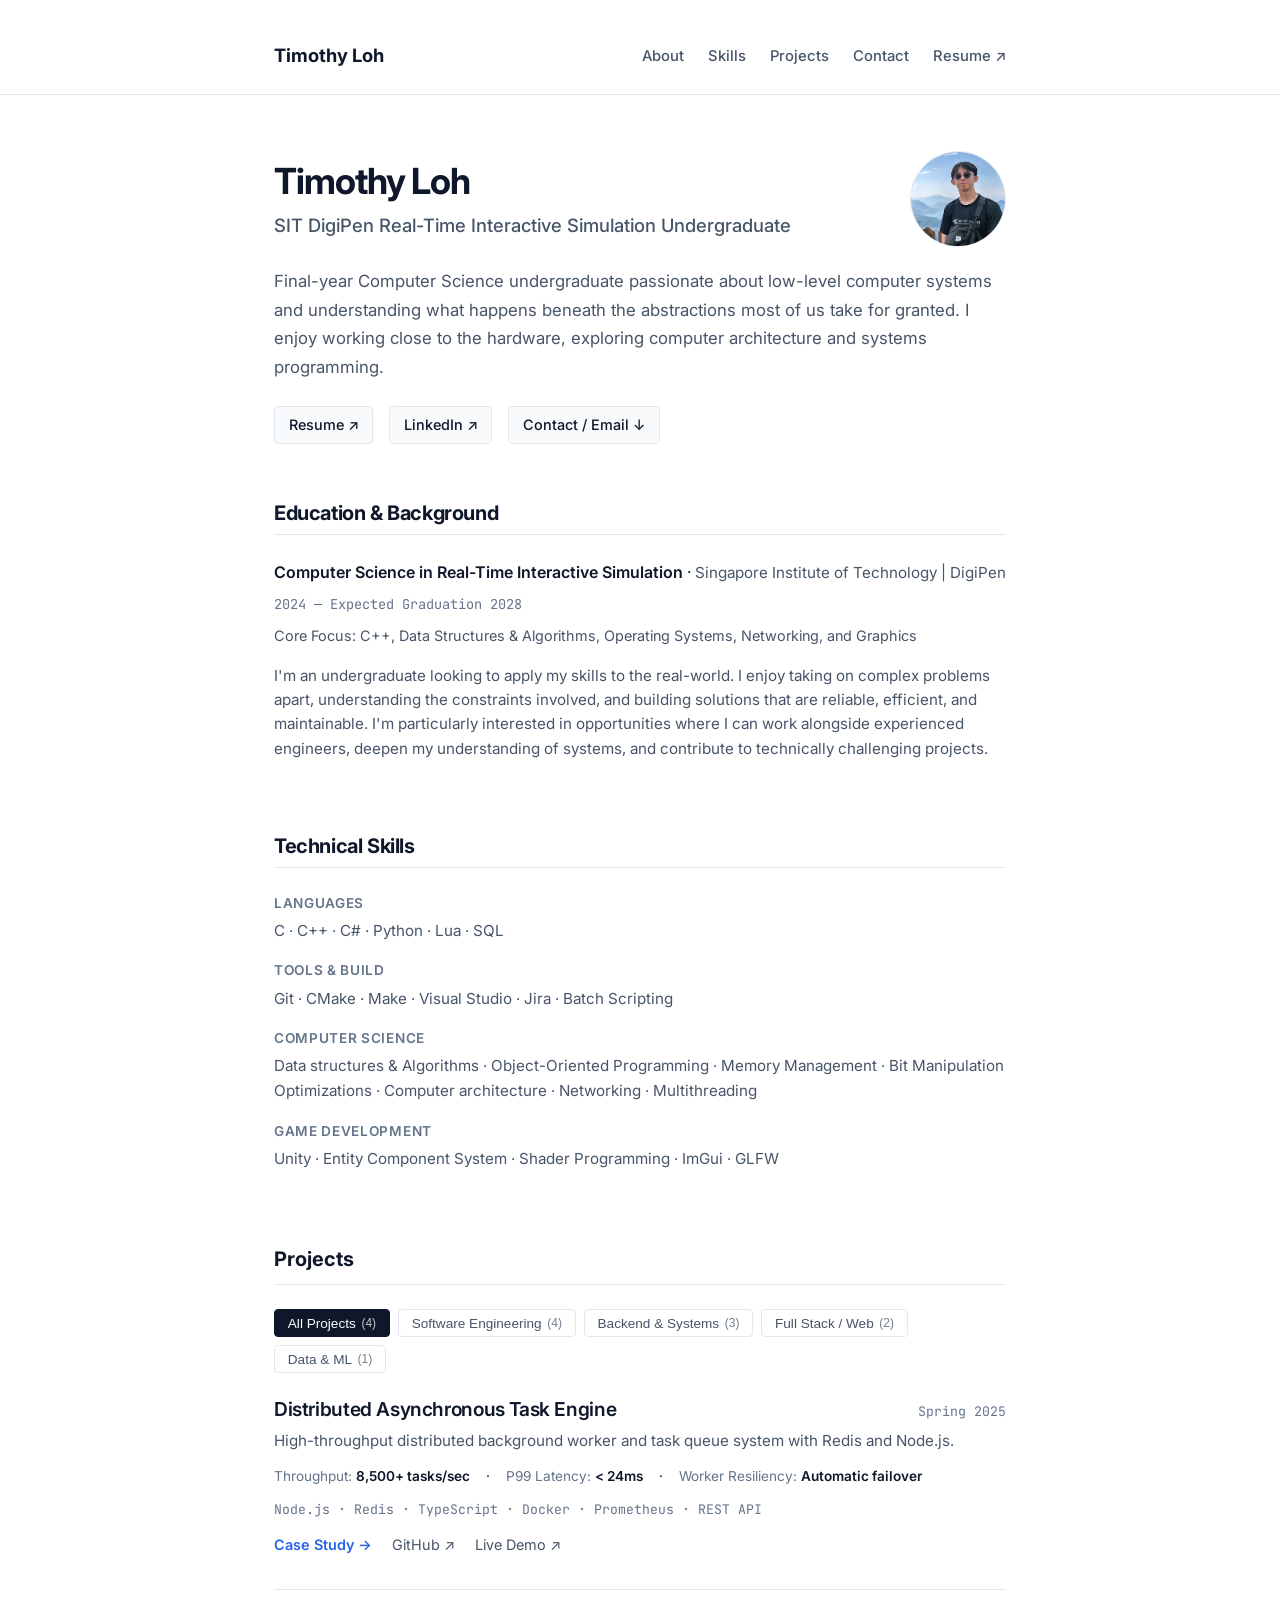
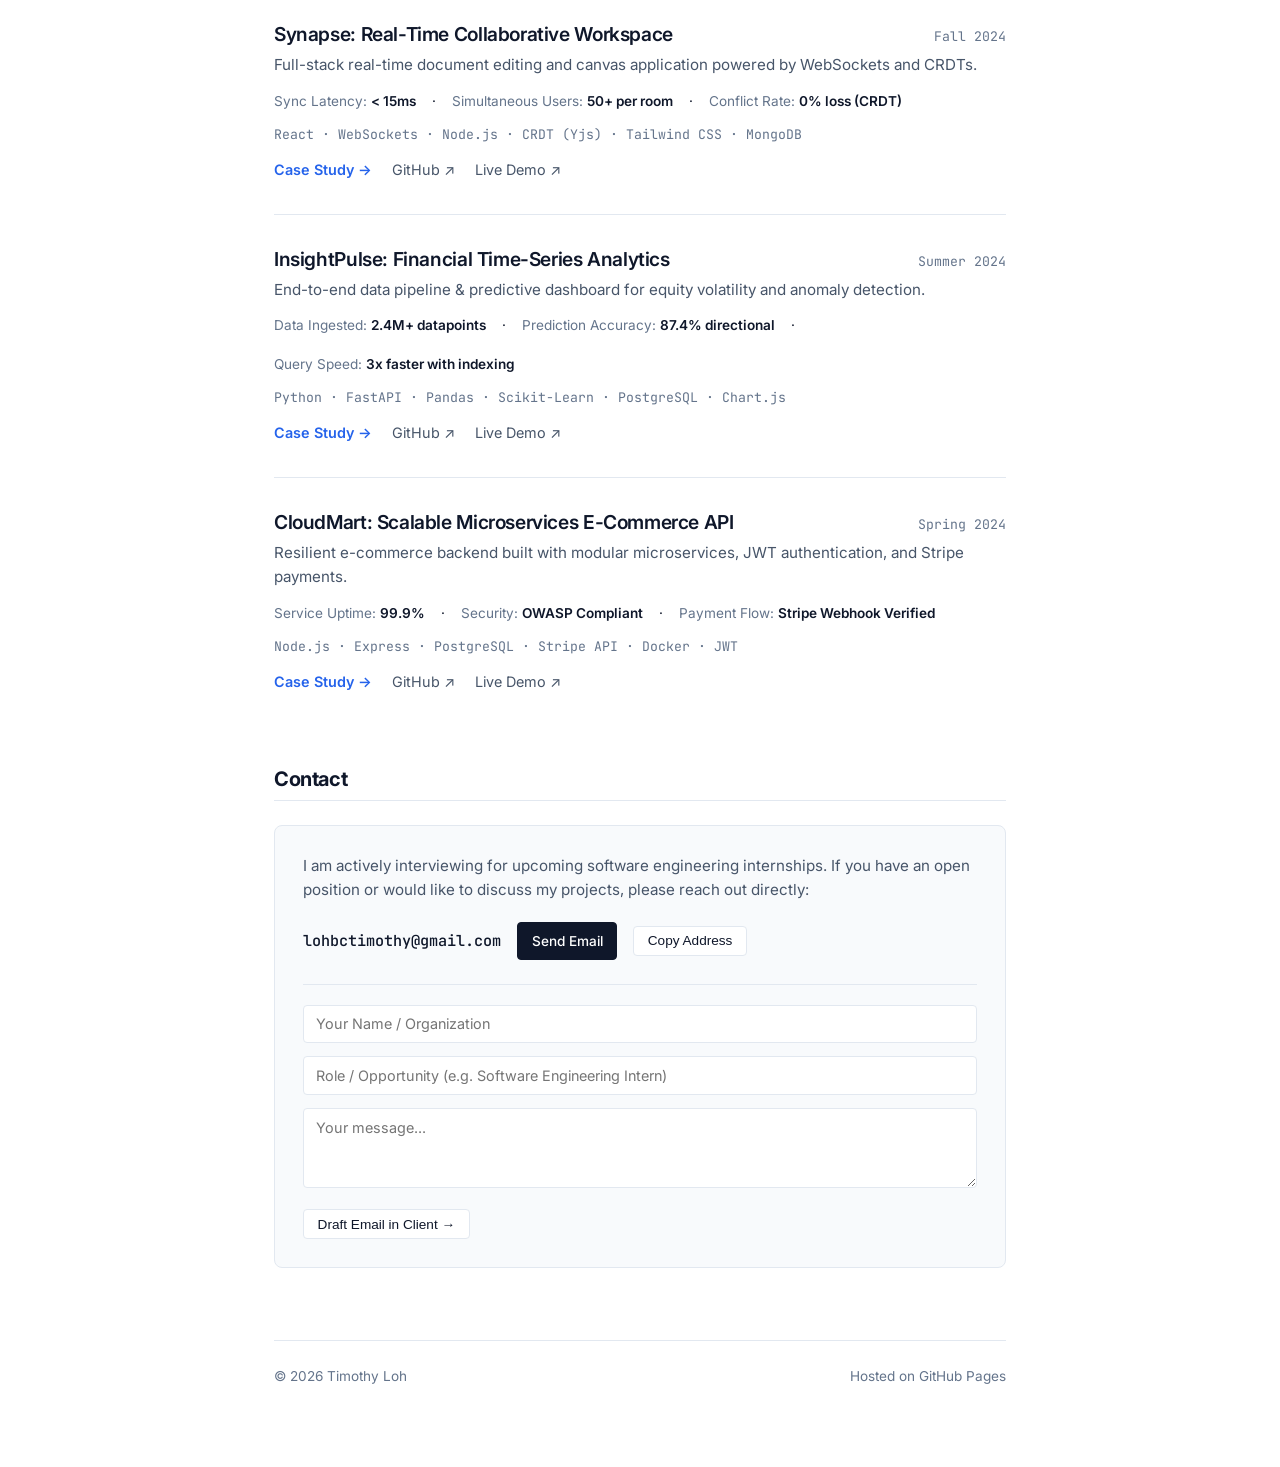
==== index.html @ 1ca8cc40 "added profile pic" ====
<!DOCTYPE html>
<html lang="en">
<head>
  <meta charset="UTF-8">
  <meta name="viewport" content="width=device-width, initial-scale=1.0">
  <meta name="description" content="Timothy Loh - Computer Science Undergraduate seeking Software Engineering Internships.">
  <title>Timothy Loh | Portfolio</title>

  <!-- Google Fonts: Clean Inter & JetBrains Mono -->
  <link rel="preconnect" href="https://fonts.googleapis.com">
  <link rel="preconnect" href="https://fonts.gstatic.com" crossorigin>
  <link href="https://fonts.googleapis.com/css2?family=Inter:wght@400;500;600;700&family=JetBrains+Mono:wght@400;500&display=swap" rel="stylesheet">

  <!-- Minimalist Stylesheet -->
  <link rel="stylesheet" href="css/style.css">
</head>
<body>

  <!-- Top Navigation -->
  <header class="header">
    <div class="container nav-row">
      <a href="#intro" class="brand-name">Timothy Loh</a>
      <nav>
        <ul class="nav-links">
          <li><a href="#about">About</a></li>
          <li><a href="#skills">Skills</a></li>
          <li><a href="#projects">Projects</a></li>
          <li><a href="#contact">Contact</a></li>
          <li><a id="nav-resume-link" href="./assets/Resume_Loh_Boon_Cheong_Timothy.pdf" target="_blank" rel="noopener noreferrer">Resume ↗</a></li>
        </ul>
      </nav>
    </div>
  </header>

  <main class="container">
    <!-- Intro / Hero Section -->
    <section id="intro" class="hero">
      <div class="hero-header-row">
        <div class="hero-text-col">
          <h1 class="hero-name" id="hero-name">Timothy Loh</h1>
          <p class="hero-role" id="hero-role">Final-Year Computer Science Undergraduate</p>
        </div>
        <div class="hero-photo-wrapper">
          <div class="hero-photo-container" id="hero-photo-box">
            <img id="hero-photo-img" src="./assets/profile.jpg" alt="Timothy Loh" class="hero-photo-img" onerror="this.parentElement.classList.add('placeholder-active');">
            <div class="hero-photo-placeholder" id="hero-photo-placeholder">
              <svg width="32" height="32" viewBox="0 0 24 24" fill="none" stroke="currentColor" stroke-width="1.5"><path d="M19 21v-2a4 4 0 0 0-4-4H9a4 4 0 0 0-4 4v2"/><circle cx="12" cy="7" r="4"/></svg>
              <span>Add Photo</span>
            </div>
          </div>
        </div>
      </div>
      
      <p class="hero-bio" id="hero-tagline">
        I’m passionate about low-level computer systems and understanding what happens beneath the abstractions we normally take for granted. I enjoy working close to the hardware, exploring computer architecture, systems programming.
      </p>

      <div class="hero-links">
        <a id="hero-resume-link" href="./assets/Resume_Loh_Boon_Cheong_Timothy.pdf" target="_blank" rel="noopener noreferrer" class="link-pill">
          Resume ↗
        </a>
        <!-- <a id="hero-github-link" href="https://github.com/Timothy-Loh-bc" target="_blank" rel="noopener noreferrer" class="link-pill"> -->
          <!-- GitHub ↗ -->
        <!-- </a> -->
        <a id="hero-linkedin-link" href="https://www.linkedin.com/in/timothyloh2001/" target="_blank" rel="noopener noreferrer" class="link-pill">
          LinkedIn ↗
        </a>
        <a href="#contact" class="link-pill">
          Contact / Email ↓
        </a>
      </div>
    </section>

    <!-- About & Education Section -->
    <section id="about">
      <h2 class="section-title">Education & Background</h2>
      
      <div class="education-item">
        <div>
          <span class="degree-title" id="edu-degree">Computer Science in Real-Time Interactive Simulation</span> &middot; 
          <span class="degree-institution" id="edu-institution">Undergraduate Program</span>
        </div>
        <span class="degree-year" id="edu-period">Expected 2026</span>
      </div>
      
      <p class="degree-coursework" id="edu-focus">
        Core Focus: Distributed Systems, Web Architecture, Algorithms & Data Structures, Database Systems
      </p>

      <div id="bio-container" style="margin-top: 1rem;">
        <!-- Populated dynamically from config.js -->
      </div>
    </section>

    <!-- Skills Section -->
    <section id="skills">
      <h2 class="section-title">Technical Skills</h2>
      <div class="skills-grid" id="skills-container">
        <!-- Populated dynamically from config.js -->
      </div>
    </section>

    <!-- Modular Projects Showcase -->
    <section id="projects">
      <div class="projects-header-wrapper">
        <div class="section-title">
          <span>Projects</span>
          <span style="font-size: 0.85rem; font-weight: normal; color: var(--text-muted);" id="projects-count-label"></span>
        </div>
        
        <!-- Role filter tabs -->
        <div class="filter-tabs" id="filter-pills-container">
          <!-- Populated dynamically -->
        </div>

        <div class="role-notice-bar" id="active-role-notice">
          <span id="role-notice-text">Showing role-specific projects</span>
          <button id="clear-role-btn" style="margin-left: 0.5rem; background: none; border: none; color: var(--accent-link); cursor: pointer; text-decoration: underline; font-size: 0.85rem;">Show all</button>
        </div>
      </div>

      <!-- Project List -->
      <div class="project-list" id="projects-grid">
        <!-- Populated dynamically by main.js -->
      </div>
    </section>

    <!-- Contact Section -->
    <section id="contact">
      <h2 class="section-title">Contact</h2>
      
      <div class="contact-section-inner">
        <p class="contact-text">
          I am actively interviewing for upcoming software engineering internships. If you have an open position or would like to discuss my projects, please reach out directly:
        </p>

        <div class="contact-row">
          <span class="direct-email" id="contact-email-display">timothyloh.dev@gmail.com</span>
          <a id="contact-email-link" href="mailto:timothyloh.dev@gmail.com" class="btn-simple btn-primary-simple">
            Send Email
          </a>
          <button id="copy-email-btn" class="btn-simple">
            Copy Address
          </button>
        </div>

        <!-- Minimal quick email composer -->
        <form id="quick-contact-form" class="quick-form">
          <div class="form-group-simple">
            <input type="text" id="sender-name" class="input-simple" placeholder="Your Name / Organization" required>
          </div>
          <div class="form-group-simple">
            <input type="text" id="sender-role-type" class="input-simple" placeholder="Role / Opportunity (e.g. Software Engineering Intern)" required>
          </div>
          <div class="form-group-simple">
            <textarea id="sender-message" class="textarea-simple" placeholder="Your message..." required></textarea>
          </div>
          <button type="submit" class="btn-simple">
            Draft Email in Client &rarr;
          </button>
        </form>
      </div>
    </section>

    <!-- Minimal Footer -->
    <footer class="footer">
      <div>&copy; <span id="copyright-year">2026</span> <span id="footer-author-name">Timothy Loh</span></div>
      <div>Hosted on GitHub Pages</div>
    </footer>
  </main>

  <div id="toast" class="toast">Copied to clipboard</div>

  <!-- Scripts -->
  <script src="js/config.js"></script>
  <script src="js/projects-data.js"></script>
  <script src="js/main.js"></script>
</body>
</html>
---- css/style.css ----
/* ==========================================================================
   Timothy Loh - Portfolio Stylesheet
   Minimalist, Editorial, Distraction-Free Developer Design
   ========================================================================== */

:root {
  /* Clean Light Theme by Default */
  --bg-primary: #ffffff;
  --bg-secondary: #f8fafc;
  --bg-card: #ffffff;
  --bg-card-hover: #f1f5f9;
  --border-color: #e2e8f0;
  --border-subtle: #f1f5f9;

  --text-primary: #0f172a;
  --text-secondary: #475569;
  --text-muted: #64748b;

  --accent: #0f172a;
  --accent-link: #2563eb;
  --accent-link-hover: #1d4ed8;

  --font-sans: 'Inter', -apple-system, BlinkMacSystemFont, 'Segoe UI', Roboto, Helvetica, Arial, sans-serif;
  --font-mono: 'JetBrains Mono', 'Fira Code', 'Courier New', monospace;

  --max-width: 780px; /* Constrained column for optimal readability & focus */
  --radius-sm: 4px;
  --radius-md: 8px;
  --radius-lg: 12px;
}

@media (prefers-color-scheme: dark) {
  :root {
    --bg-primary: #09090b;
    --bg-secondary: #121215;
    --bg-card: #09090b;
    --bg-card-hover: #18181b;
    --border-color: #27272a;
    --border-subtle: #1c1c20;

    --text-primary: #f4f4f5;
    --text-secondary: #a1a1aa;
    --text-muted: #71717a;

    --accent: #f4f4f5;
    --accent-link: #60a5fa;
    --accent-link-hover: #93c5fd;
  }
}

*, *::before, *::after {
  box-sizing: border-box;
  margin: 0;
  padding: 0;
}

html {
  scroll-behavior: smooth;
  font-size: 16px;
}

body {
  background-color: var(--bg-primary);
  color: var(--text-primary);
  font-family: var(--font-sans);
  line-height: 1.65;
  -webkit-font-smoothing: antialiased;
  padding-bottom: 5rem;
}

.container {
  width: 100%;
  max-width: var(--max-width);
  margin-left: auto;
  margin-right: auto;
  padding-left: 1.5rem;
  padding-right: 1.5rem;
}

/* Typography */
h1, h2, h3, h4 {
  color: var(--text-primary);
  font-weight: 600;
  letter-spacing: -0.02em;
  line-height: 1.3;
}

p {
  color: var(--text-secondary);
}

a {
  color: var(--accent-link);
  text-decoration: none;
  transition: color 0.15s ease;
}

a:hover {
  color: var(--accent-link-hover);
  text-decoration: underline;
}

/* Header & Minimal Nav */
.header {
  padding: 2.5rem 0 1.5rem 0;
  border-bottom: 1px solid var(--border-color);
  margin-bottom: 3.5rem;
}

.nav-row {
  display: flex;
  align-items: center;
  justify-content: space-between;
}

.brand-name {
  font-size: 1.15rem;
  font-weight: 700;
  color: var(--text-primary);
  text-decoration: none;
}

.brand-name:hover {
  text-decoration: none;
}

.nav-links {
  display: flex;
  gap: 1.5rem;
  list-style: none;
}

.nav-links a {
  color: var(--text-secondary);
  font-size: 0.925rem;
  font-weight: 500;
}

.nav-links a:hover {
  color: var(--text-primary);
  text-decoration: none;
}

/* Sections */
section {
  margin-bottom: 4.5rem;
}

.section-title {
  font-size: 1.25rem;
  font-weight: 700;
  color: var(--text-primary);
  margin-bottom: 1.5rem;
  padding-bottom: 0.5rem;
  border-bottom: 1px solid var(--border-color);
  display: flex;
  align-items: center;
  justify-content: space-between;
}

/* Hero / Introduction */
.hero {
  margin-bottom: 3.5rem;
}

.hero-header-row {
  display: flex;
  justify-content: space-between;
  align-items: center;
  gap: 1.5rem;
  margin-bottom: 1.25rem;
}

.hero-text-col {
  flex: 1;
}

.hero-photo-wrapper {
  flex-shrink: 0;
}

.hero-photo-container {
  width: 96px;
  height: 96px;
  border-radius: 50%;
  border: 1px solid var(--border-color);
  background: var(--bg-secondary);
  overflow: hidden;
  position: relative;
  display: flex;
  align-items: center;
  justify-content: center;
}

.hero-photo-img {
  width: 100%;
  height: 100%;
  object-fit: cover;
  display: block;
}

.hero-photo-placeholder {
  display: none;
  flex-direction: column;
  align-items: center;
  justify-content: center;
  color: var(--text-muted);
  font-size: 0.68rem;
  gap: 0.2rem;
  width: 100%;
  height: 100%;
}

.hero-photo-container.placeholder-active .hero-photo-img {
  display: none;
}

.hero-photo-container.placeholder-active .hero-photo-placeholder {
  display: flex;
}

.hero-name {
  font-size: 2.25rem;
  font-weight: 700;
  letter-spacing: -0.03em;
  margin-bottom: 0.35rem;
}

.hero-role {
  font-size: 1.15rem;
  color: var(--text-secondary);
  font-weight: 500;
}

.hero-bio {
  font-size: 1.05rem;
  line-height: 1.7;
  color: var(--text-secondary);
  margin-bottom: 1.5rem;
}

.hero-links {
  display: flex;
  flex-wrap: wrap;
  gap: 1rem;
  align-items: center;
}

.link-pill {
  display: inline-flex;
  align-items: center;
  gap: 0.4rem;
  font-size: 0.9rem;
  font-weight: 500;
  color: var(--text-primary);
  padding: 0.4rem 0.85rem;
  background: var(--bg-secondary);
  border: 1px solid var(--border-color);
  border-radius: var(--radius-sm);
  text-decoration: none;
  transition: all 0.15s ease;
}

.link-pill:hover {
  background: var(--bg-card-hover);
  border-color: var(--text-muted);
  text-decoration: none;
}

/* Education Box */
.education-item {
  display: flex;
  justify-content: space-between;
  align-items: baseline;
  flex-wrap: wrap;
  gap: 0.5rem;
  margin-bottom: 0.5rem;
}

.degree-title {
  font-weight: 600;
  color: var(--text-primary);
  font-size: 1rem;
}

.degree-institution {
  color: var(--text-secondary);
  font-size: 0.95rem;
}

.degree-year {
  font-family: var(--font-mono);
  font-size: 0.85rem;
  color: var(--text-muted);
}

.degree-coursework {
  font-size: 0.9rem;
  color: var(--text-secondary);
  margin-top: 0.4rem;
}

/* Skills Grid */
.skills-grid {
  display: grid;
  grid-template-columns: 1fr;
  gap: 1rem;
}

.skill-row {
  display: flex;
  flex-direction: column;
  gap: 0.25rem;
}

.skill-cat {
  font-size: 0.85rem;
  font-weight: 600;
  color: var(--text-muted);
  text-transform: uppercase;
  letter-spacing: 0.05em;
}

.skill-list {
  font-size: 0.95rem;
  color: var(--text-secondary);
}

/* Projects Filter */
.projects-header-wrapper {
  margin-bottom: 1.5rem;
}

.filter-tabs {
  display: flex;
  flex-wrap: wrap;
  gap: 0.5rem;
  margin-top: 0.75rem;
}

.filter-btn {
  background: transparent;
  border: 1px solid var(--border-color);
  padding: 0.35rem 0.8rem;
  border-radius: var(--radius-sm);
  font-size: 0.85rem;
  font-weight: 500;
  color: var(--text-secondary);
  cursor: pointer;
  transition: all 0.15s ease;
  display: inline-flex;
  align-items: center;
  gap: 0.35rem;
}

.filter-btn:hover {
  color: var(--text-primary);
  border-color: var(--text-muted);
}

.filter-btn.active {
  background: var(--accent);
  color: var(--bg-primary);
  border-color: var(--accent);
}

.filter-count {
  font-size: 0.75rem;
  opacity: 0.75;
}

.role-notice-bar {
  display: none;
  font-size: 0.85rem;
  color: var(--text-secondary);
  margin-top: 0.75rem;
  padding: 0.4rem 0.75rem;
  background: var(--bg-secondary);
  border-radius: var(--radius-sm);
  border: 1px solid var(--border-color);
}

/* Project List (Clean Minimalist Streamlined Cards) */
.project-list {
  display: flex;
  flex-direction: column;
  gap: 2rem;
}

.project-item {
  padding-bottom: 2rem;
  border-bottom: 1px solid var(--border-color);
}

.project-item:last-child {
  border-bottom: none;
  padding-bottom: 0;
}

.project-top-row {
  display: flex;
  justify-content: space-between;
  align-items: baseline;
  margin-bottom: 0.35rem;
}

.project-heading {
  font-size: 1.2rem;
  font-weight: 600;
  color: var(--text-primary);
}

.project-date {
  font-family: var(--font-mono);
  font-size: 0.825rem;
  color: var(--text-muted);
}

.project-summary-text {
  font-size: 0.95rem;
  color: var(--text-secondary);
  line-height: 1.6;
  margin-bottom: 0.75rem;
}

.project-metrics-simple {
  display: flex;
  flex-wrap: wrap;
  gap: 1rem;
  margin-bottom: 0.75rem;
  font-size: 0.85rem;
}

.metric-simple-item {
  color: var(--text-muted);
}

.metric-simple-item strong {
  color: var(--text-primary);
  font-weight: 600;
}

.project-tags-simple {
  font-family: var(--font-mono);
  font-size: 0.825rem;
  color: var(--text-muted);
  margin-bottom: 0.75rem;
}

.project-actions-row {
  display: flex;
  align-items: center;
  gap: 1.25rem;
  font-size: 0.9rem;
}

.action-case-study {
  font-weight: 600;
  color: var(--accent-link);
}

.action-secondary {
  color: var(--text-secondary);
}

.action-secondary:hover {
  color: var(--text-primary);
}

/* Contact Section */
.contact-section-inner {
  background: var(--bg-secondary);
  border: 1px solid var(--border-color);
  border-radius: var(--radius-md);
  padding: 1.75rem;
}

.contact-text {
  font-size: 0.95rem;
  line-height: 1.6;
  color: var(--text-secondary);
  margin-bottom: 1.25rem;
}

.contact-row {
  display: flex;
  flex-wrap: wrap;
  align-items: center;
  gap: 1rem;
  margin-bottom: 1.5rem;
}

.direct-email {
  font-family: var(--font-mono);
  font-size: 0.95rem;
  font-weight: 500;
  color: var(--text-primary);
}

.btn-simple {
  padding: 0.4rem 0.85rem;
  font-size: 0.85rem;
  font-weight: 500;
  border-radius: var(--radius-sm);
  border: 1px solid var(--border-color);
  background: var(--bg-primary);
  color: var(--text-primary);
  cursor: pointer;
  transition: all 0.15s ease;
  display: inline-flex;
  align-items: center;
  gap: 0.35rem;
}

.btn-simple:hover {
  background: var(--bg-card-hover);
  border-color: var(--text-muted);
}

.btn-primary-simple {
  background: var(--accent);
  color: var(--bg-primary);
  border-color: var(--accent);
}

.btn-primary-simple:hover {
  opacity: 0.9;
  color: var(--bg-primary);
  text-decoration: none;
}

/* Simple Contact Form */
.quick-form {
  border-top: 1px solid var(--border-color);
  padding-top: 1.25rem;
}

.form-group-simple {
  margin-bottom: 0.85rem;
}

.input-simple, .textarea-simple {
  width: 100%;
  padding: 0.6rem 0.75rem;
  background: var(--bg-primary);
  border: 1px solid var(--border-color);
  border-radius: var(--radius-sm);
  font-family: var(--font-sans);
  font-size: 0.9rem;
  color: var(--text-primary);
}

.input-simple:focus, .textarea-simple:focus {
  outline: none;
  border-color: var(--accent-link);
}

.textarea-simple {
  min-height: 80px;
  resize: vertical;
}

/* Footer */
.footer {
  margin-top: 4rem;
  padding-top: 1.5rem;
  border-top: 1px solid var(--border-color);
  font-size: 0.85rem;
  color: var(--text-muted);
  display: flex;
  justify-content: space-between;
  align-items: center;
}

/* Toast */
.toast {
  position: fixed;
  bottom: 2rem;
  right: 2rem;
  background: var(--text-primary);
  color: var(--bg-primary);
  padding: 0.5rem 1rem;
  border-radius: var(--radius-sm);
  font-size: 0.85rem;
  display: none;
  z-index: 1000;
}

@media (max-width: 600px) {
  .hero-name {
    font-size: 1.85rem;
  }
  .nav-links {
    gap: 1rem;
  }
  .footer {
    flex-direction: column;
    gap: 0.5rem;
    align-items: flex-start;
  }
}
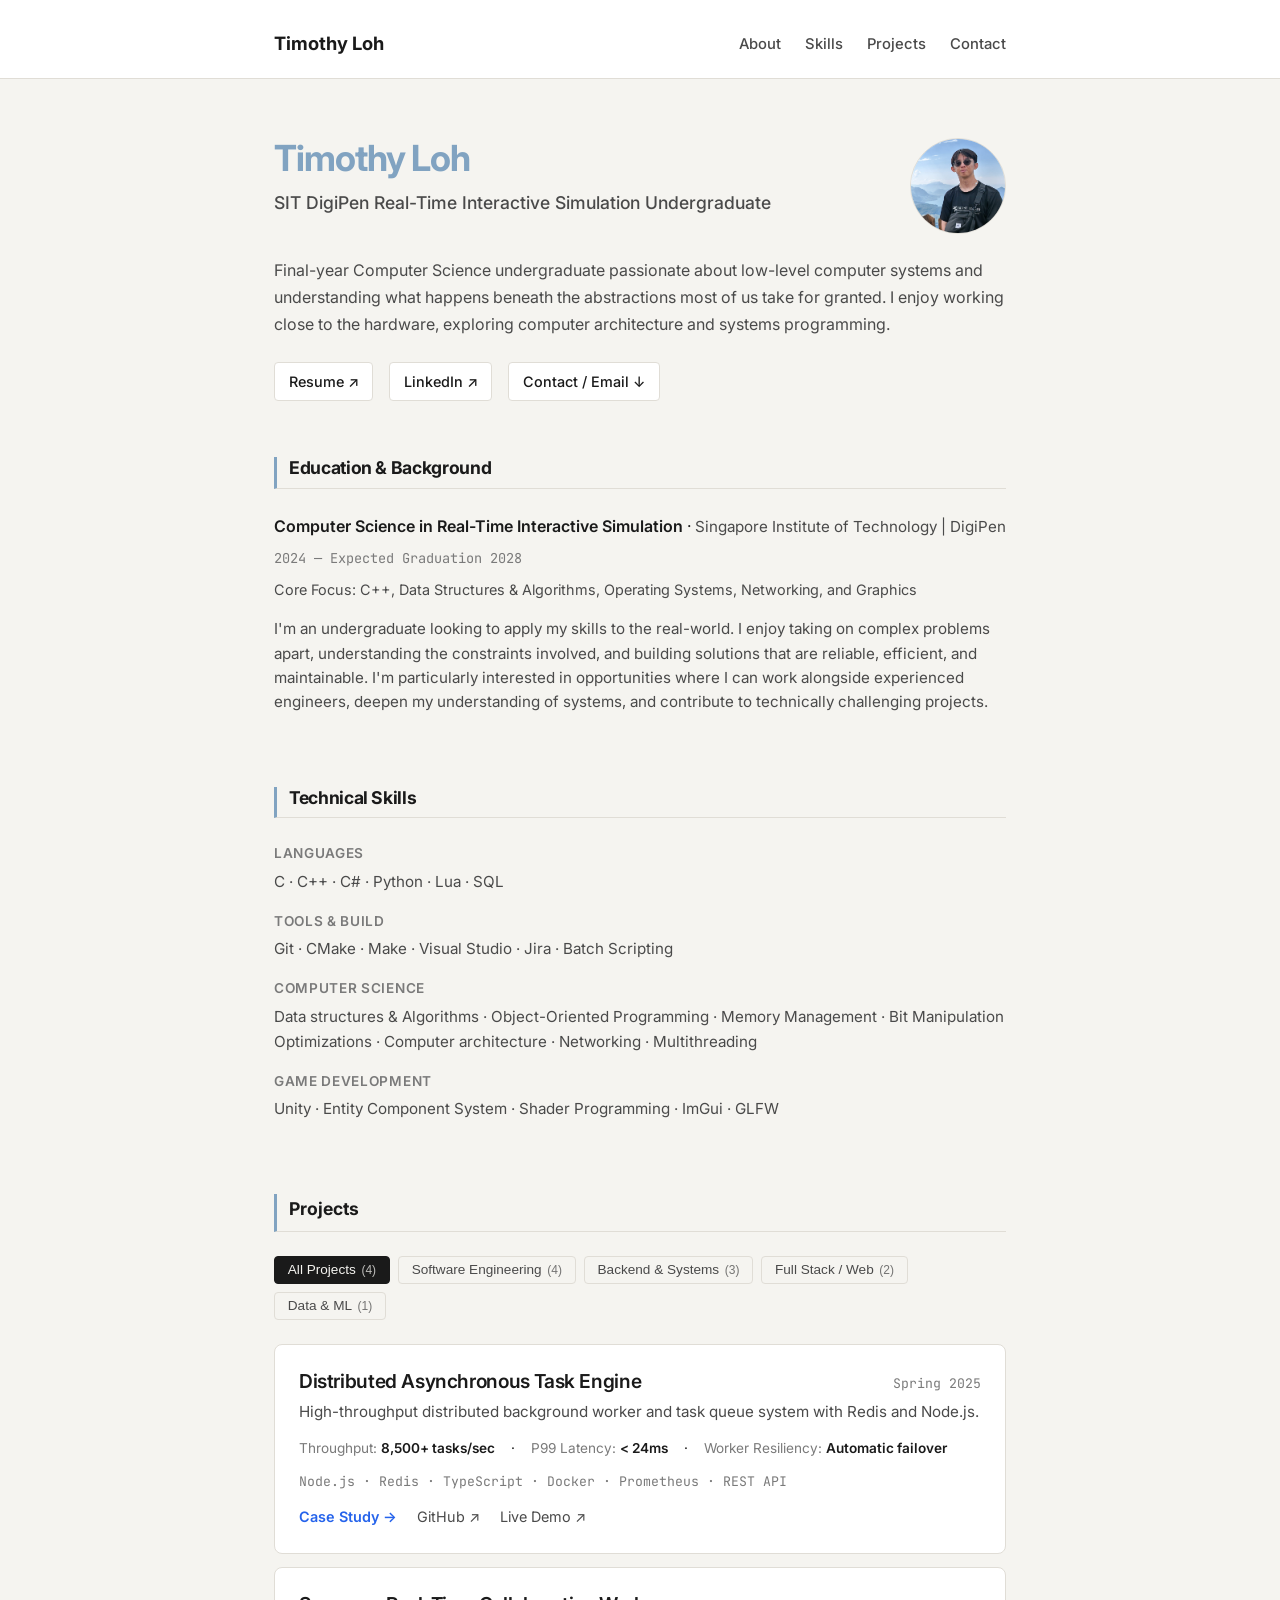
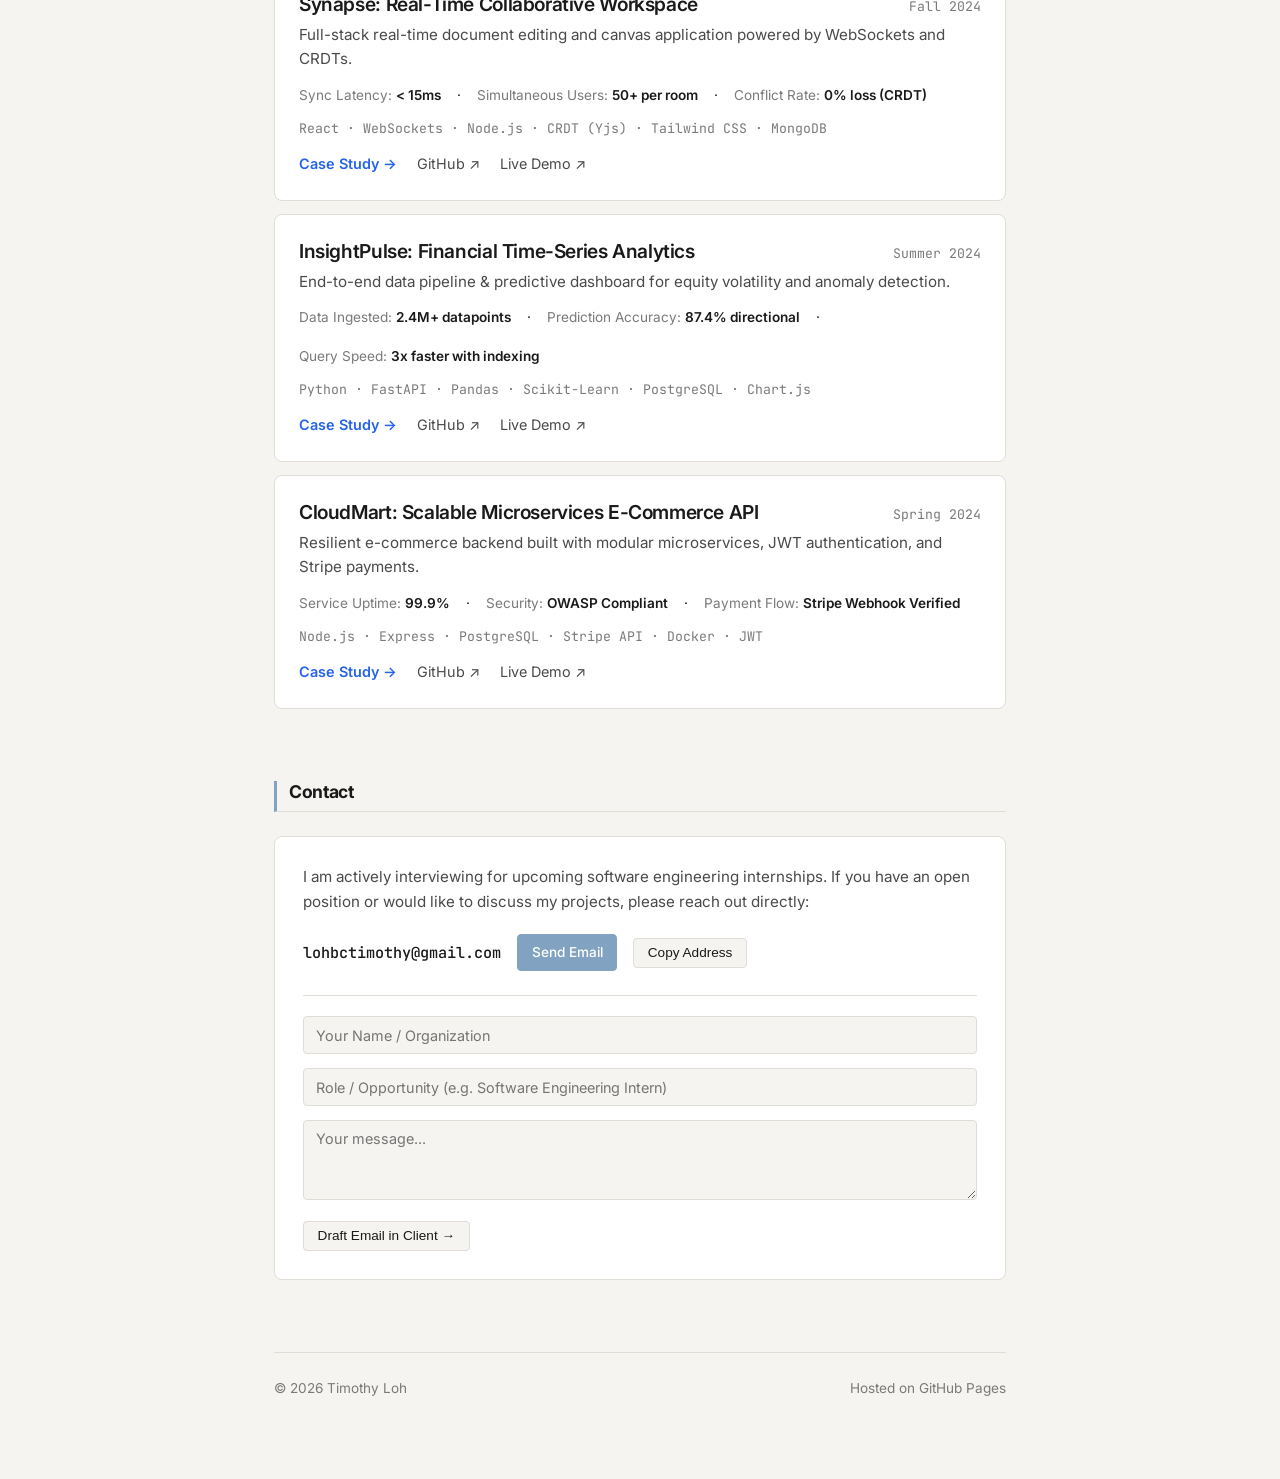
==== commit 9b01483d: "made portfolio look nicer" ====
--- a/index.html
+++ b/index.html
@@ -26,7 +26,6 @@
           <li><a href="#skills">Skills</a></li>
           <li><a href="#projects">Projects</a></li>
           <li><a href="#contact">Contact</a></li>
-          <li><a id="nav-resume-link" href="./assets/Resume_Loh_Boon_Cheong_Timothy.pdf" target="_blank" rel="noopener noreferrer">Resume ↗</a></li>
         </ul>
       </nav>
     </div>
--- a/css/style.css
+++ b/css/style.css
@@ -4,26 +4,26 @@
    ========================================================================== */
 
 :root {
-  /* Clean Light Theme by Default */
-  --bg-primary: #ffffff;
-  --bg-secondary: #f8fafc;
+  --bg-primary: #f5f4f0;      
+  --bg-secondary: #ffffff;    
   --bg-card: #ffffff;
-  --bg-card-hover: #f1f5f9;
-  --border-color: #e2e8f0;
-  --border-subtle: #f1f5f9;
-
-  --text-primary: #0f172a;
-  --text-secondary: #475569;
-  --text-muted: #64748b;
-
-  --accent: #0f172a;
+  --bg-card-hover: #f0efe9;
+  --border-color: #e0ddd6;
+  --border-subtle: #ebe9e3;
+
+  --text-primary: #1a1a1a;
+  --text-secondary: #4a4a4a;
+  --text-muted: #7a7a7a;
+
+  --accent: #1a1a1a;
+  --accent-color: #81a3c1;    
   --accent-link: #2563eb;
   --accent-link-hover: #1d4ed8;
 
   --font-sans: 'Inter', -apple-system, BlinkMacSystemFont, 'Segoe UI', Roboto, Helvetica, Arial, sans-serif;
   --font-mono: 'JetBrains Mono', 'Fira Code', 'Courier New', monospace;
 
-  --max-width: 780px; /* Constrained column for optimal readability & focus */
+  --max-width: 780px;
   --radius-sm: 4px;
   --radius-md: 8px;
   --radius-lg: 12px;
@@ -31,18 +31,19 @@
 
 @media (prefers-color-scheme: dark) {
   :root {
-    --bg-primary: #09090b;
-    --bg-secondary: #121215;
-    --bg-card: #09090b;
-    --bg-card-hover: #18181b;
-    --border-color: #27272a;
-    --border-subtle: #1c1c20;
-
-    --text-primary: #f4f4f5;
-    --text-secondary: #a1a1aa;
-    --text-muted: #71717a;
-
-    --accent: #f4f4f5;
+    --bg-primary: #111110;
+    --bg-secondary: #1c1b19;
+    --bg-card: #1c1b19;
+    --bg-card-hover: #26251f;
+    --border-color: #2e2d28;
+    --border-subtle: #222119;
+
+    --text-primary: #f0efe9;
+    --text-secondary: #a8a49c;
+    --text-muted: #6e6b63;
+
+    --accent: #f0efe9;
+    --accent-color: #60a5fa;
     --accent-link: #60a5fa;
     --accent-link-hover: #93c5fd;
   }
@@ -102,7 +103,8 @@
 
 /* Header & Minimal Nav */
 .header {
-  padding: 2.5rem 0 1.5rem 0;
+  padding: 1.75rem 0 1.25rem 0;
+  background: var(--bg-secondary);
   border-bottom: 1px solid var(--border-color);
   margin-bottom: 3.5rem;
 }
@@ -147,12 +149,14 @@
 }
 
 .section-title {
-  font-size: 1.25rem;
+  font-size: 1.1rem;
   font-weight: 700;
   color: var(--text-primary);
   margin-bottom: 1.5rem;
   padding-bottom: 0.5rem;
+  padding-left: 0.75rem;
   border-bottom: 1px solid var(--border-color);
+  border-left: 3px solid var(--accent-color);
   display: flex;
   align-items: center;
   justify-content: space-between;
@@ -224,16 +228,18 @@
   font-weight: 700;
   letter-spacing: -0.03em;
   margin-bottom: 0.35rem;
+  color: var(--accent-color);
 }
 
 .hero-role {
-  font-size: 1.15rem;
+  font-size: 1.1rem;
   color: var(--text-secondary);
   font-weight: 500;
+  margin-bottom: 1.25rem;
 }
 
 .hero-bio {
-  font-size: 1.05rem;
+  font-size: 1.0rem;
   line-height: 1.7;
   color: var(--text-secondary);
   margin-bottom: 1.5rem;
@@ -380,21 +386,29 @@
   border: 1px solid var(--border-color);
 }
 
-/* Project List (Clean Minimalist Streamlined Cards) */
+/* Project List */
 .project-list {
   display: flex;
   flex-direction: column;
-  gap: 2rem;
+  gap: 1px;            /* hair-line gap between cards */
 }
 
 .project-item {
-  padding-bottom: 2rem;
-  border-bottom: 1px solid var(--border-color);
+  padding: 1.5rem;
+  background: var(--bg-secondary);
+  border: 1px solid var(--border-color);
+  border-radius: var(--radius-md);
+  margin-bottom: 0.75rem;
+  transition: box-shadow 0.2s ease, border-color 0.2s ease;
+}
+
+.project-item:hover {
+  border-color: var(--accent-color);
+  box-shadow: 0 2px 12px rgba(37, 99, 235, 0.07);
 }
 
 .project-item:last-child {
-  border-bottom: none;
-  padding-bottom: 0;
+  margin-bottom: 0;
 }
 
 .project-top-row {
@@ -518,14 +532,14 @@
 }
 
 .btn-primary-simple {
-  background: var(--accent);
-  color: var(--bg-primary);
-  border-color: var(--accent);
+  background: var(--accent-color);
+  color: #ffffff;
+  border-color: var(--accent-color);
 }
 
 .btn-primary-simple:hover {
-  opacity: 0.9;
-  color: var(--bg-primary);
+  opacity: 0.88;
+  color: #ffffff;
   text-decoration: none;
 }
 
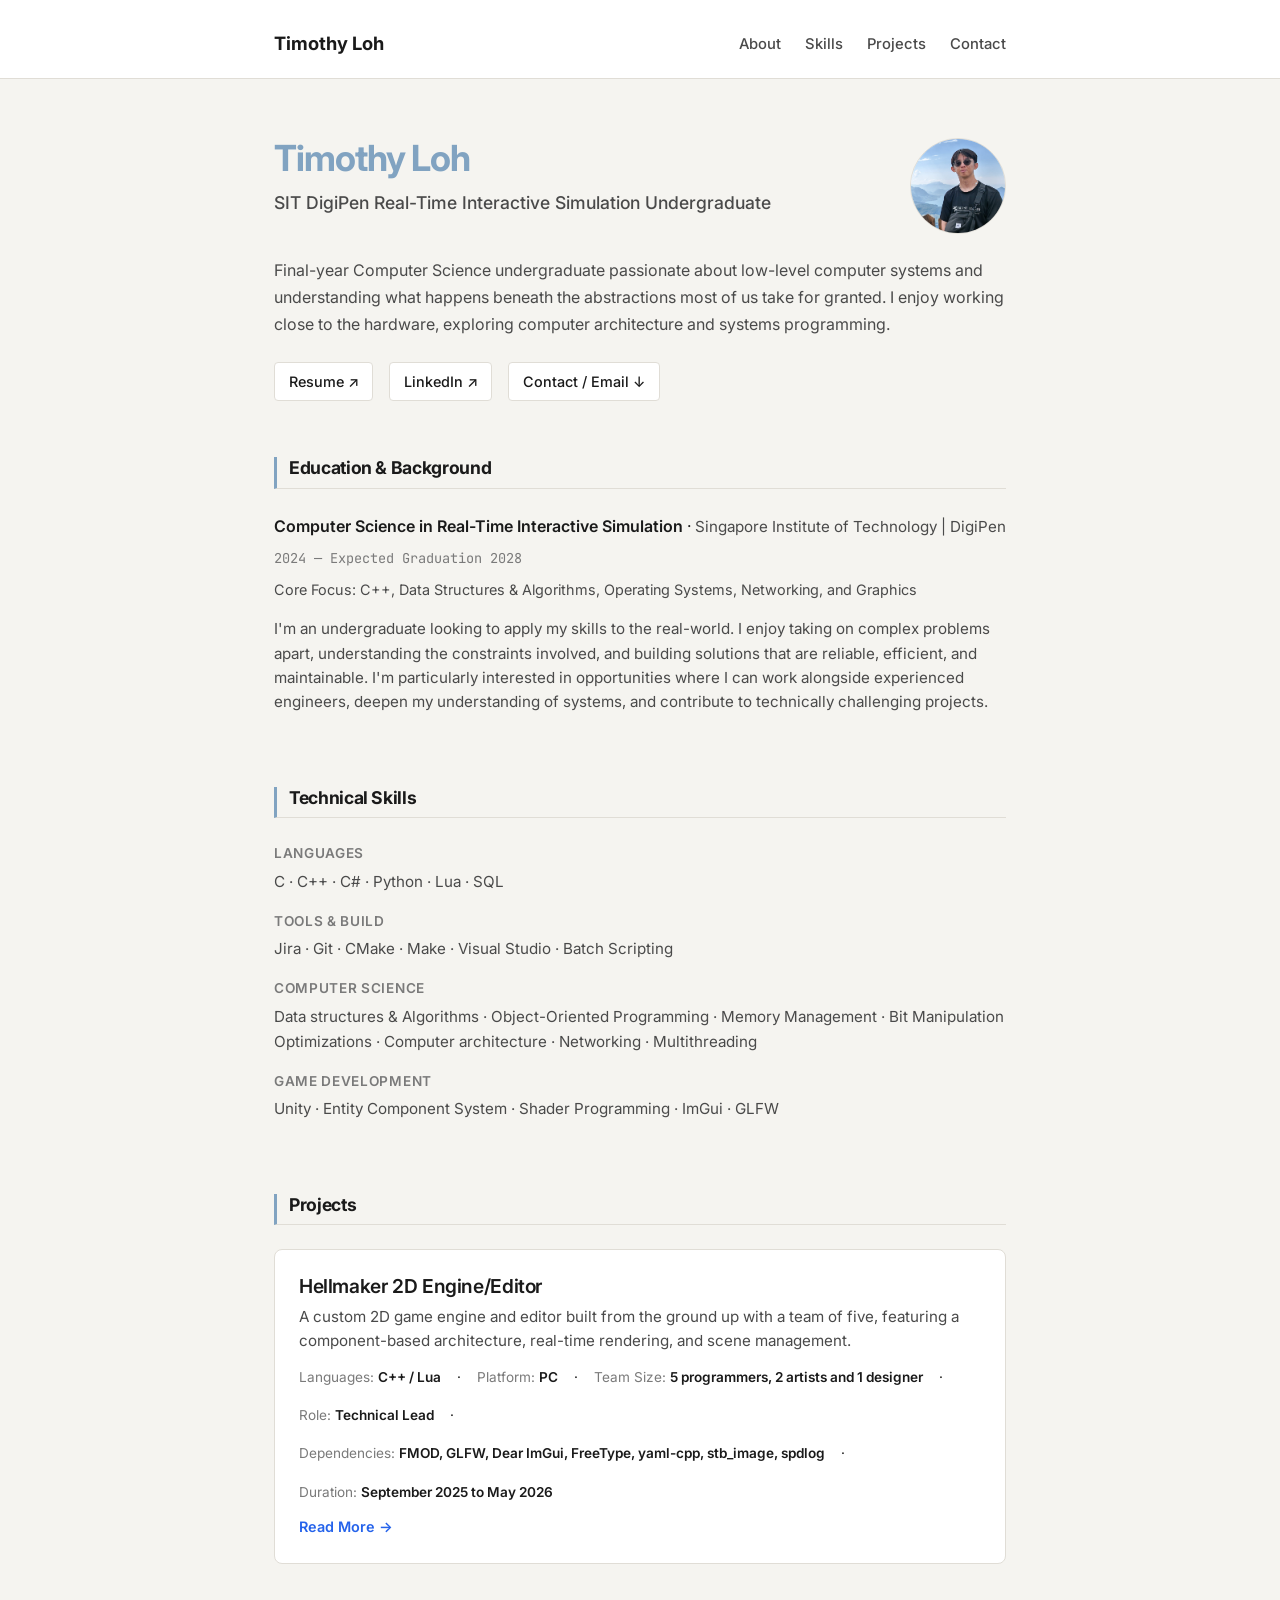
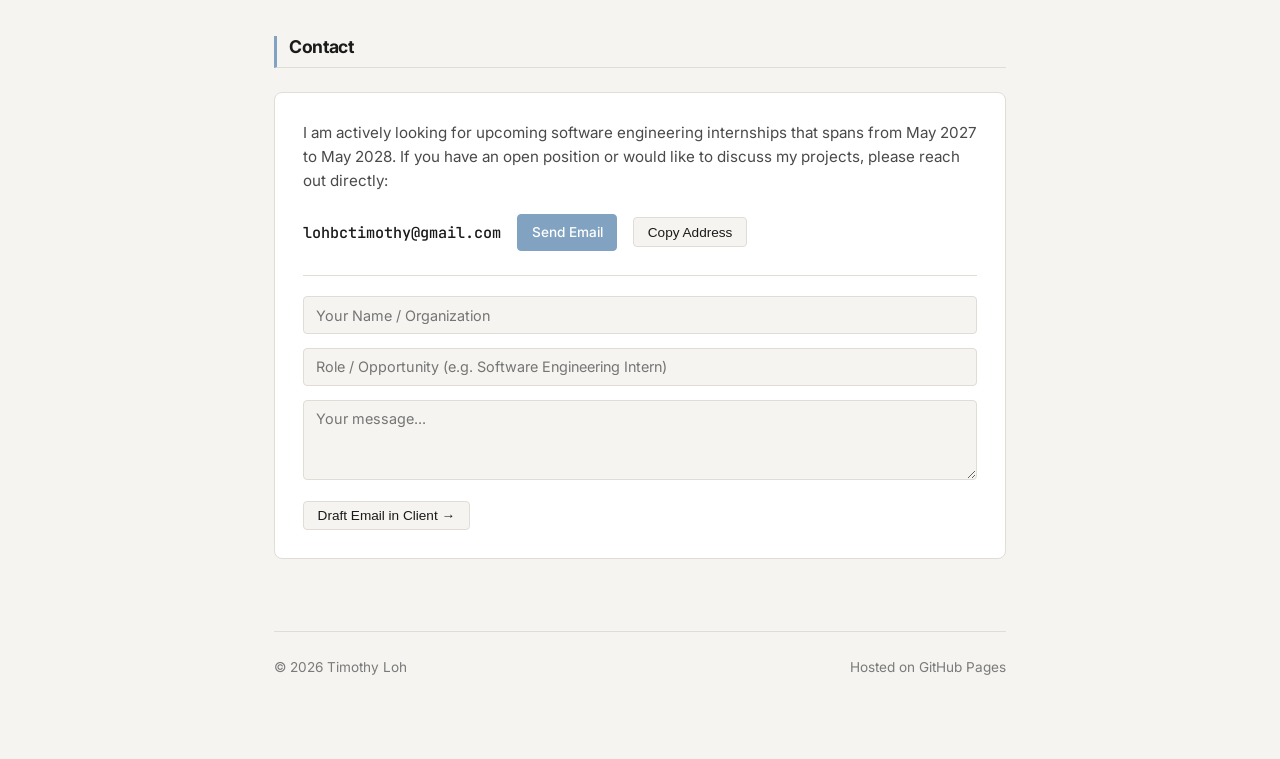
==== commit 1c335994: "image carousel bug" ====
--- a/index.html
+++ b/index.html
@@ -99,24 +99,9 @@
       </div>
     </section>
 
-    <!-- Modular Projects Showcase -->
+    <!-- Projects Showcase -->
     <section id="projects">
-      <div class="projects-header-wrapper">
-        <div class="section-title">
-          <span>Projects</span>
-          <span style="font-size: 0.85rem; font-weight: normal; color: var(--text-muted);" id="projects-count-label"></span>
-        </div>
-        
-        <!-- Role filter tabs -->
-        <div class="filter-tabs" id="filter-pills-container">
-          <!-- Populated dynamically -->
-        </div>
-
-        <div class="role-notice-bar" id="active-role-notice">
-          <span id="role-notice-text">Showing role-specific projects</span>
-          <button id="clear-role-btn" style="margin-left: 0.5rem; background: none; border: none; color: var(--accent-link); cursor: pointer; text-decoration: underline; font-size: 0.85rem;">Show all</button>
-        </div>
-      </div>
+      <h2 class="section-title">Projects</h2>
 
       <!-- Project List -->
       <div class="project-list" id="projects-grid">
@@ -130,7 +115,7 @@
       
       <div class="contact-section-inner">
         <p class="contact-text">
-          I am actively interviewing for upcoming software engineering internships. If you have an open position or would like to discuss my projects, please reach out directly:
+          I am actively looking for upcoming software engineering internships that spans from May 2027 to May 2028. If you have an open position or would like to discuss my projects, please reach out directly:
         </p>
 
         <div class="contact-row">
--- a/css/style.css
+++ b/css/style.css
@@ -1,6 +1,5 @@
 /* ==========================================================================
    Timothy Loh - Portfolio Stylesheet
-   Minimalist, Editorial, Distraction-Free Developer Design
    ========================================================================== */
 
 :root {
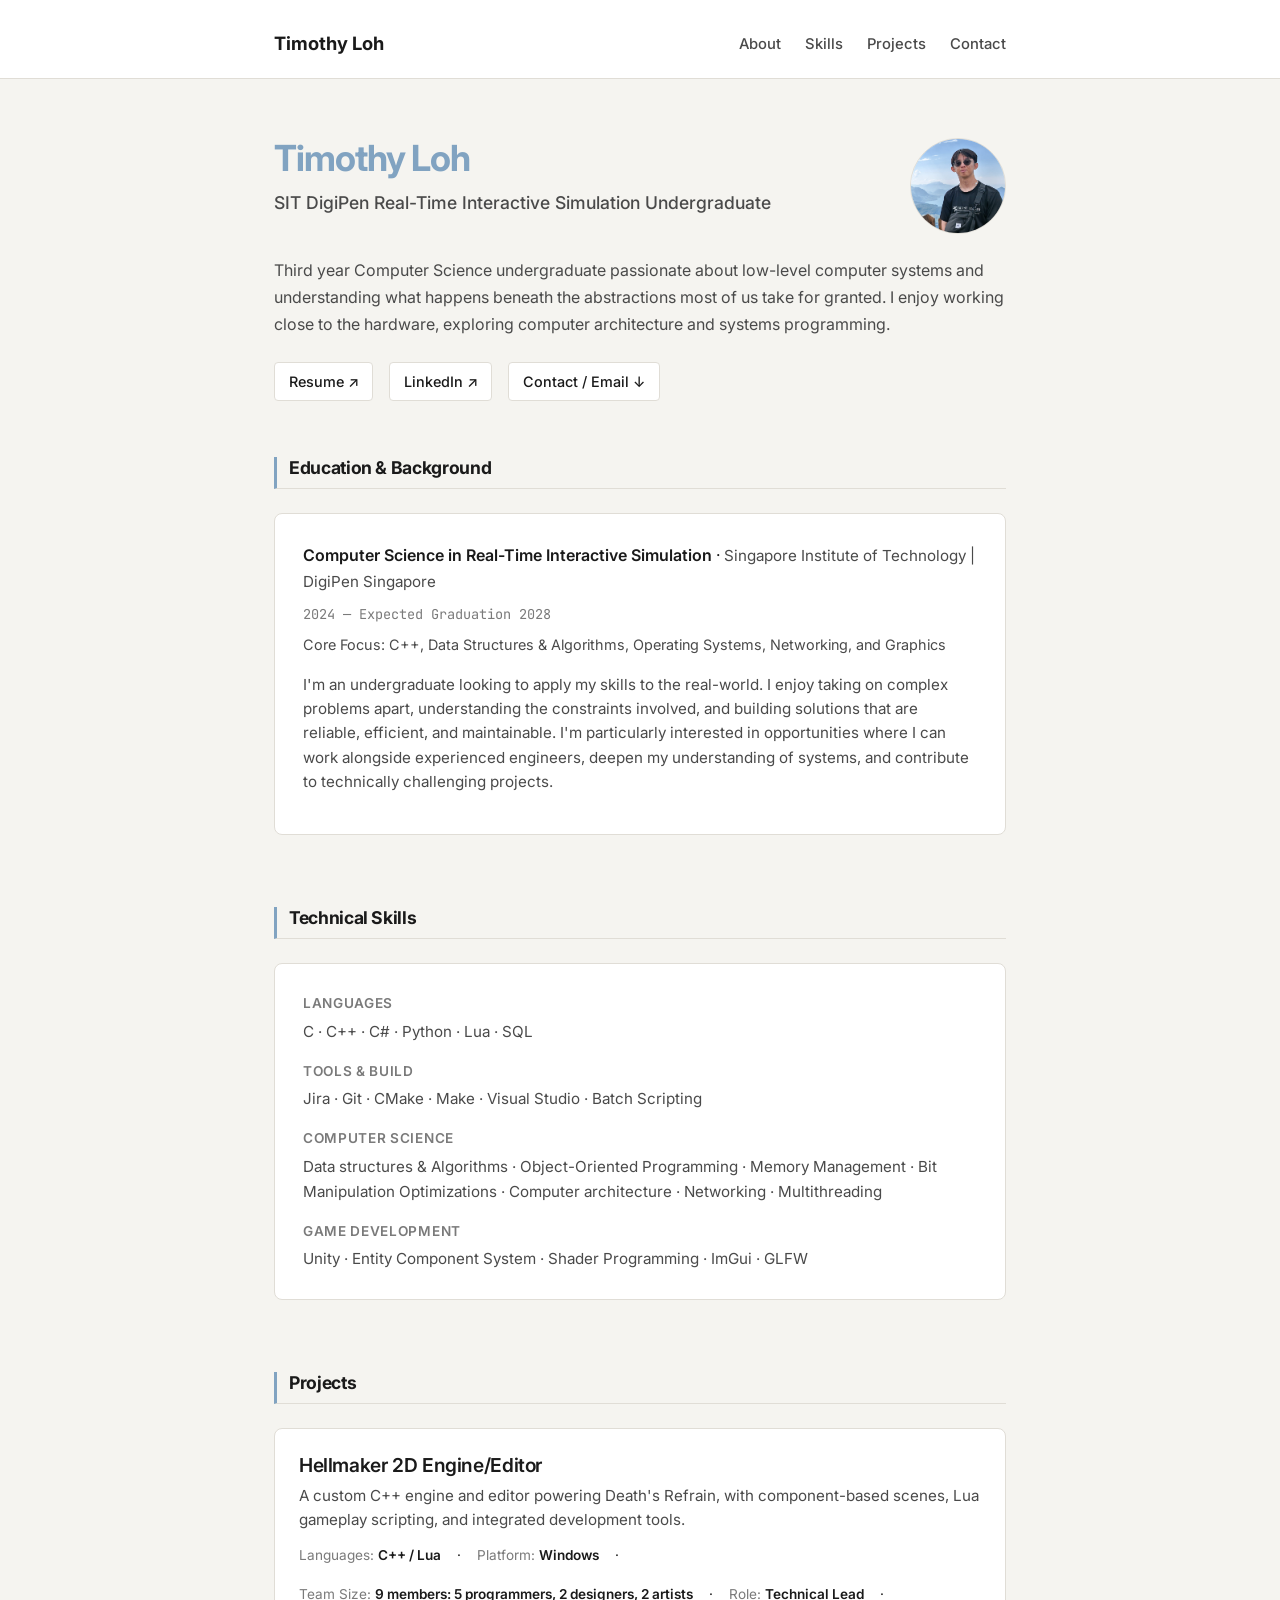
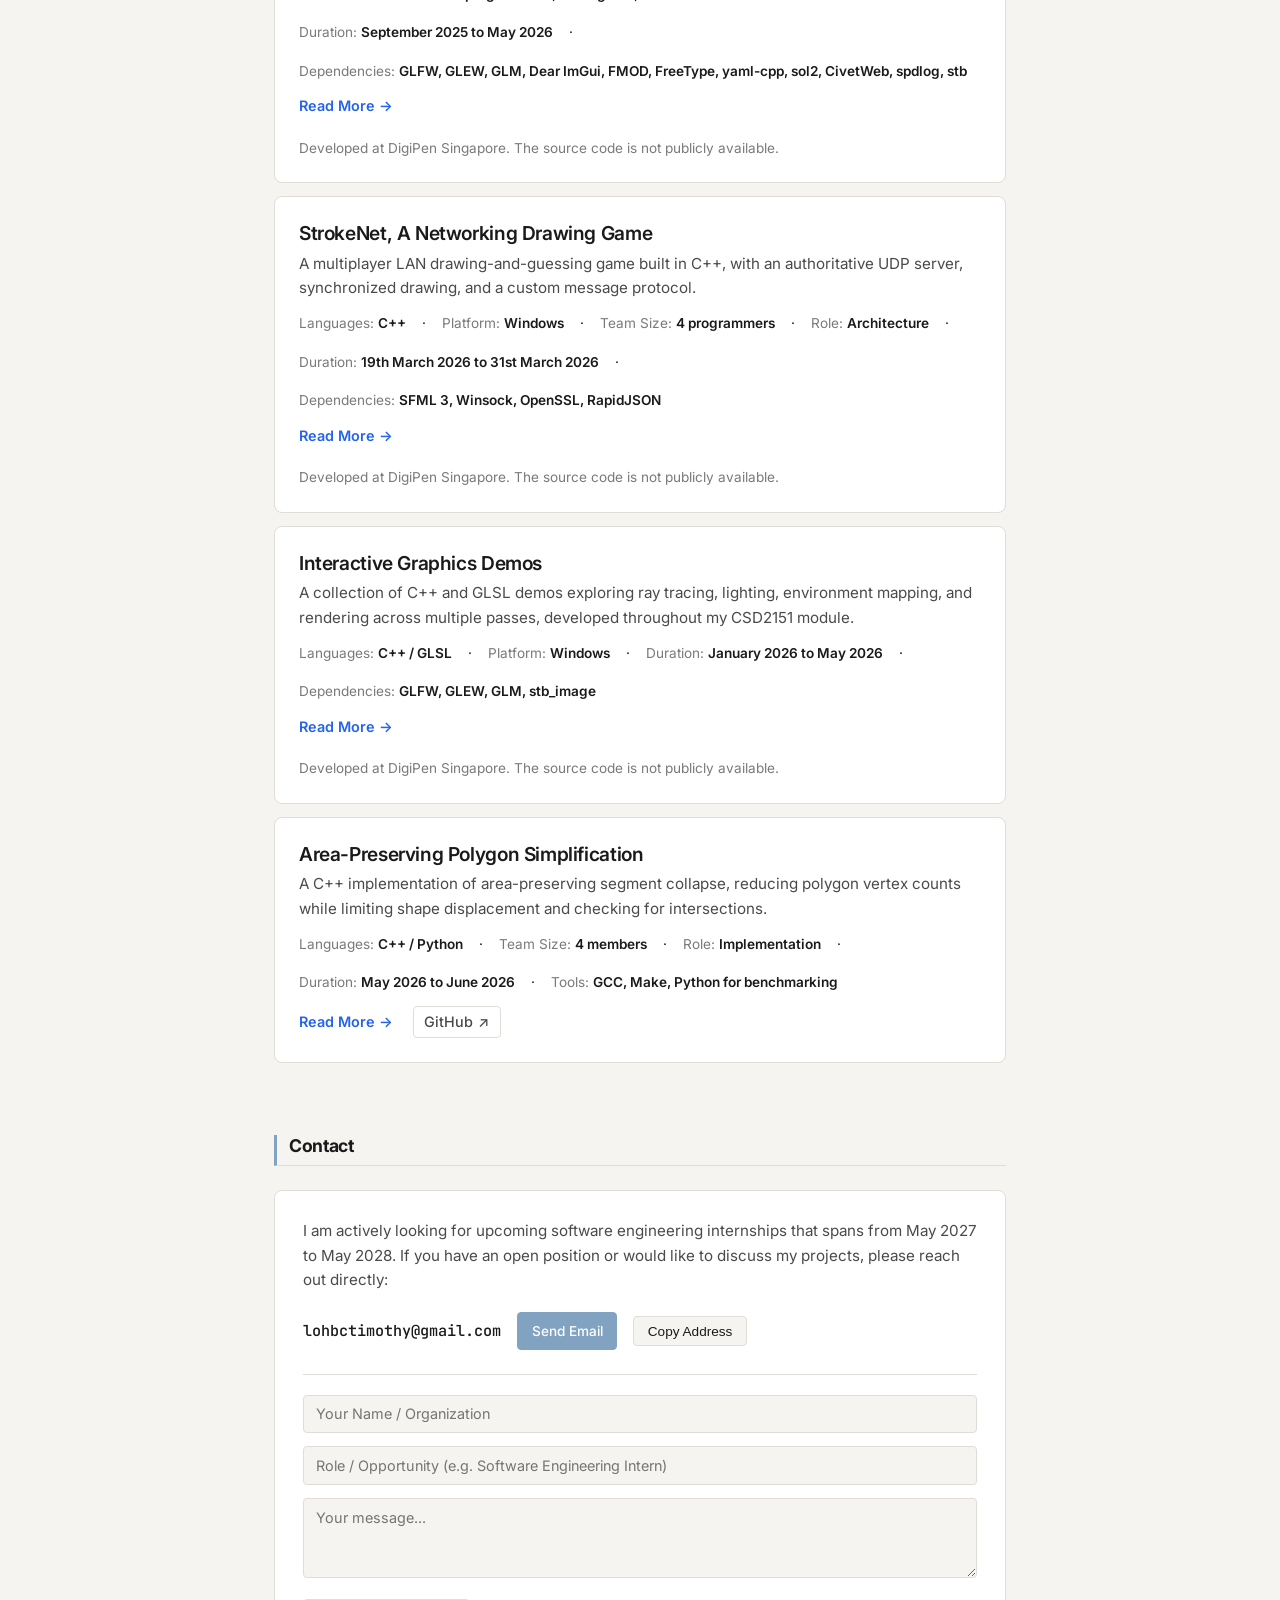
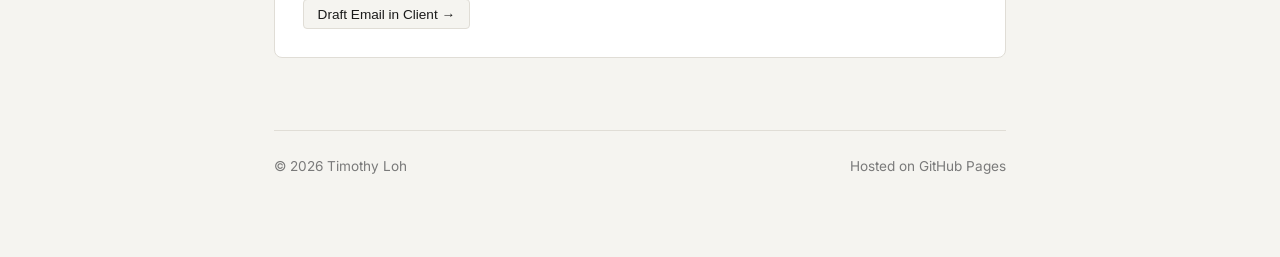
==== commit 627248e6: "added cards to other sections in index.html" ====
--- a/index.html
+++ b/index.html
@@ -73,7 +73,7 @@
     <!-- About & Education Section -->
     <section id="about">
       <h2 class="section-title">Education & Background</h2>
-      
+      <div class="section-card">
       <div class="education-item">
         <div>
           <span class="degree-title" id="edu-degree">Computer Science in Real-Time Interactive Simulation</span> &middot; 
@@ -89,12 +89,13 @@
       <div id="bio-container" style="margin-top: 1rem;">
         <!-- Populated dynamically from config.js -->
       </div>
+      </div>
     </section>
 
     <!-- Skills Section -->
     <section id="skills">
       <h2 class="section-title">Technical Skills</h2>
-      <div class="skills-grid" id="skills-container">
+      <div class="section-card skills-grid" id="skills-container">
         <!-- Populated dynamically from config.js -->
       </div>
     </section>
--- a/css/style.css
+++ b/css/style.css
@@ -453,15 +453,9 @@
   font-weight: 600;
 }
 
-.project-tags-simple {
-  font-family: var(--font-mono);
-  font-size: 0.825rem;
-  color: var(--text-muted);
-  margin-bottom: 0.75rem;
-}
-
 .project-actions-row {
   display: flex;
+  flex-wrap: wrap;
   align-items: center;
   gap: 1.25rem;
   font-size: 0.9rem;
@@ -472,6 +466,40 @@
   color: var(--accent-link);
 }
 
+.project-code-notice {
+  color: var(--text-muted);
+  font-size: 0.85rem;
+  line-height: 1.5;
+}
+
+.project-actions-row .project-code-notice {
+  flex-basis: 100%;
+}
+
+.action-github {
+  display: inline-flex;
+  align-items: center;
+  gap: 0.3rem;
+  padding: 0.3rem 0.65rem;
+  border: 1px solid var(--border-color);
+  border-radius: var(--radius-sm);
+  color: var(--text-secondary);
+  font-weight: 500;
+  line-height: 1.4;
+}
+
+.action-github:hover {
+  color: var(--text-primary);
+  border-color: var(--text-muted);
+  background: var(--bg-card-hover);
+  text-decoration: none;
+}
+
+.action-github:focus-visible {
+  outline: 2px solid var(--accent-color);
+  outline-offset: 2px;
+}
+
 .action-secondary {
   color: var(--text-secondary);
 }
@@ -481,6 +509,7 @@
 }
 
 /* Contact Section */
+.section-card,
 .contact-section-inner {
   background: var(--bg-secondary);
   border: 1px solid var(--border-color);
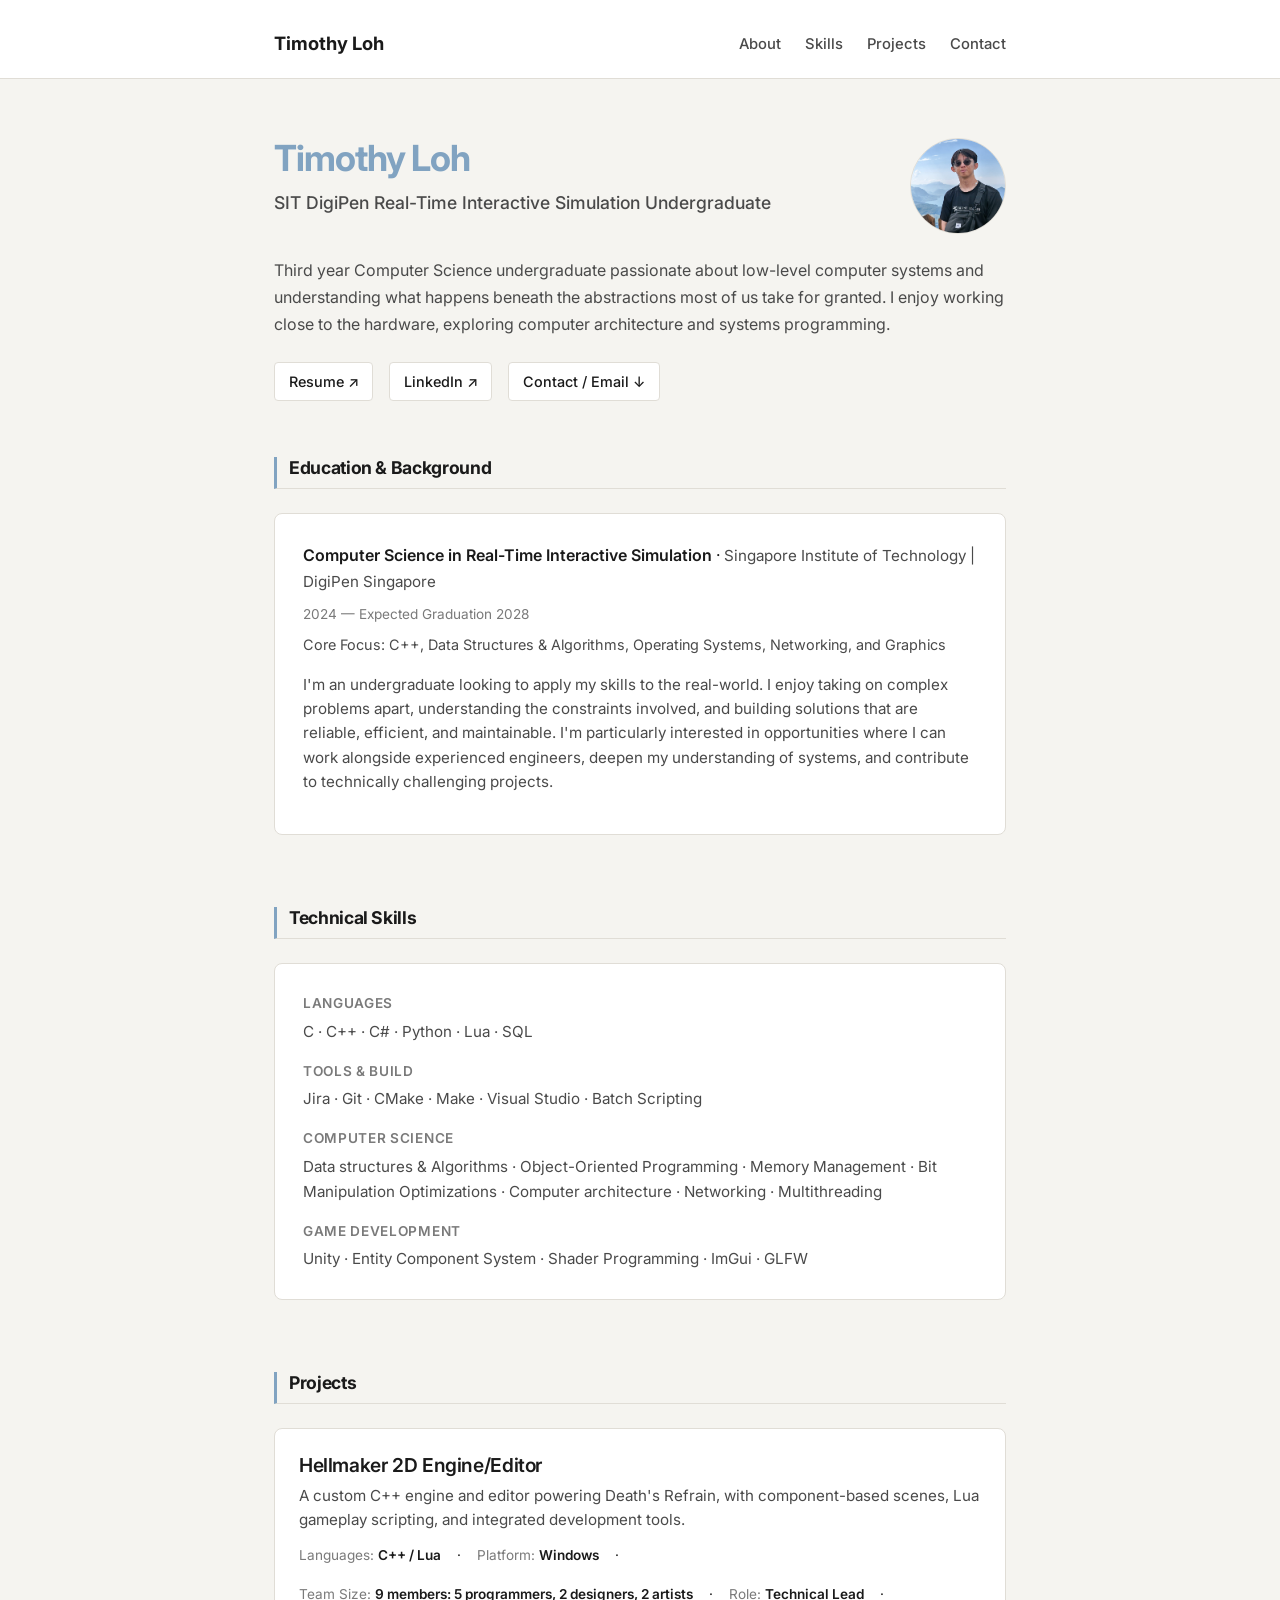
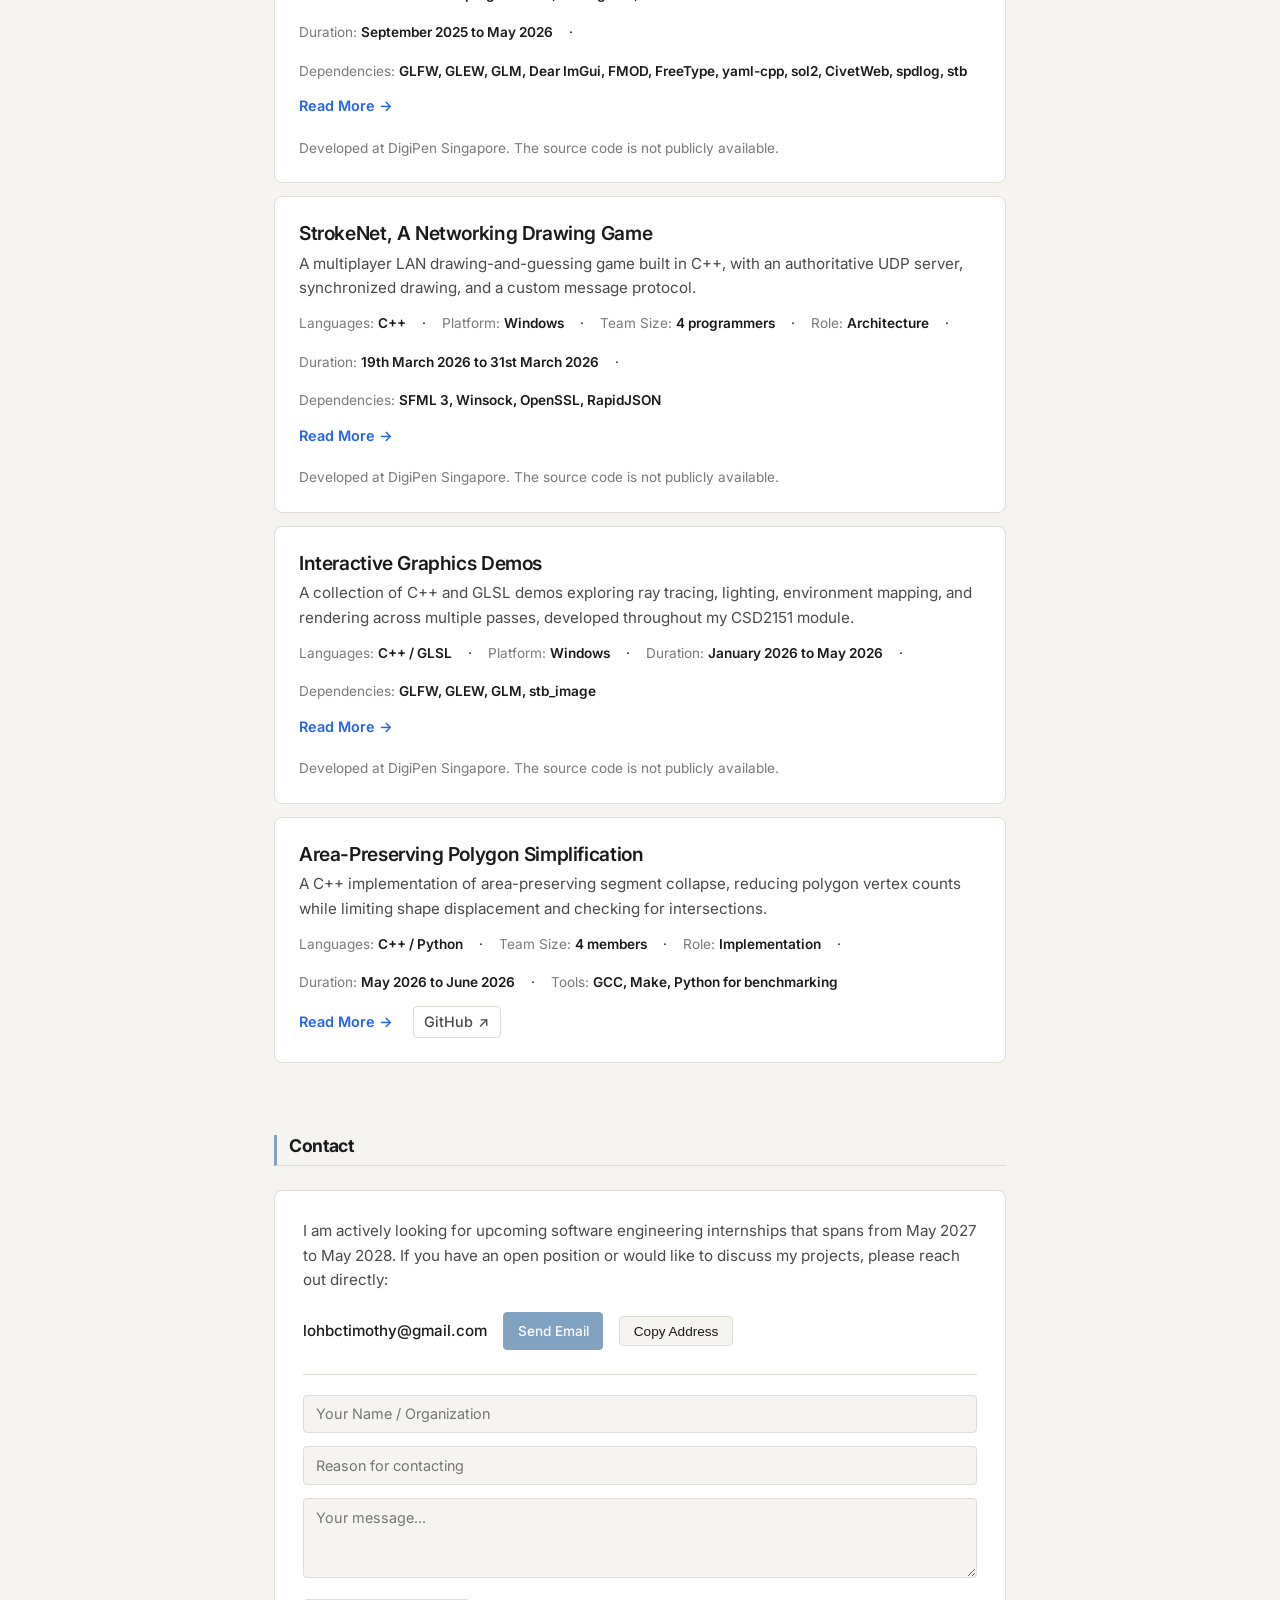
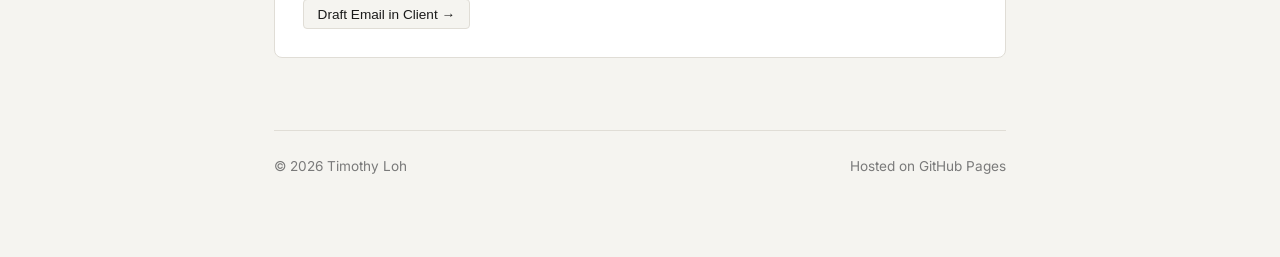
==== commit 7f0999c6: "changed up email sending" ====
--- a/index.html
+++ b/index.html
@@ -6,10 +6,10 @@
   <meta name="description" content="Timothy Loh - Computer Science Undergraduate seeking Software Engineering Internships.">
   <title>Timothy Loh | Portfolio</title>
 
-  <!-- Google Fonts: Clean Inter & JetBrains Mono -->
+  <!-- Google Fonts: Inter -->
   <link rel="preconnect" href="https://fonts.googleapis.com">
   <link rel="preconnect" href="https://fonts.gstatic.com" crossorigin>
-  <link href="https://fonts.googleapis.com/css2?family=Inter:wght@400;500;600;700&family=JetBrains+Mono:wght@400;500&display=swap" rel="stylesheet">
+  <link href="https://fonts.googleapis.com/css2?family=Inter:wght@400;500;600;700&display=swap" rel="stylesheet">
 
   <!-- Minimalist Stylesheet -->
   <link rel="stylesheet" href="css/style.css">
@@ -135,7 +135,7 @@
             <input type="text" id="sender-name" class="input-simple" placeholder="Your Name / Organization" required>
           </div>
           <div class="form-group-simple">
-            <input type="text" id="sender-role-type" class="input-simple" placeholder="Role / Opportunity (e.g. Software Engineering Intern)" required>
+            <input type="text" id="sender-reason" class="input-simple" placeholder="Reason for contacting" aria-label="Reason for contacting" required>
           </div>
           <div class="form-group-simple">
             <textarea id="sender-message" class="textarea-simple" placeholder="Your message..." required></textarea>
--- a/css/style.css
+++ b/css/style.css
@@ -20,7 +20,6 @@
   --accent-link-hover: #1d4ed8;
 
   --font-sans: 'Inter', -apple-system, BlinkMacSystemFont, 'Segoe UI', Roboto, Helvetica, Arial, sans-serif;
-  --font-mono: 'JetBrains Mono', 'Fira Code', 'Courier New', monospace;
 
   --max-width: 780px;
   --radius-sm: 4px;
@@ -294,7 +293,7 @@
 }
 
 .degree-year {
-  font-family: var(--font-mono);
+  font-family: var(--font-sans);
   font-size: 0.85rem;
   color: var(--text-muted);
 }
@@ -424,7 +423,7 @@
 }
 
 .project-date {
-  font-family: var(--font-mono);
+  font-family: var(--font-sans);
   font-size: 0.825rem;
   color: var(--text-muted);
 }
@@ -533,7 +532,7 @@
 }
 
 .direct-email {
-  font-family: var(--font-mono);
+  font-family: var(--font-sans);
   font-size: 0.95rem;
   font-weight: 500;
   color: var(--text-primary);
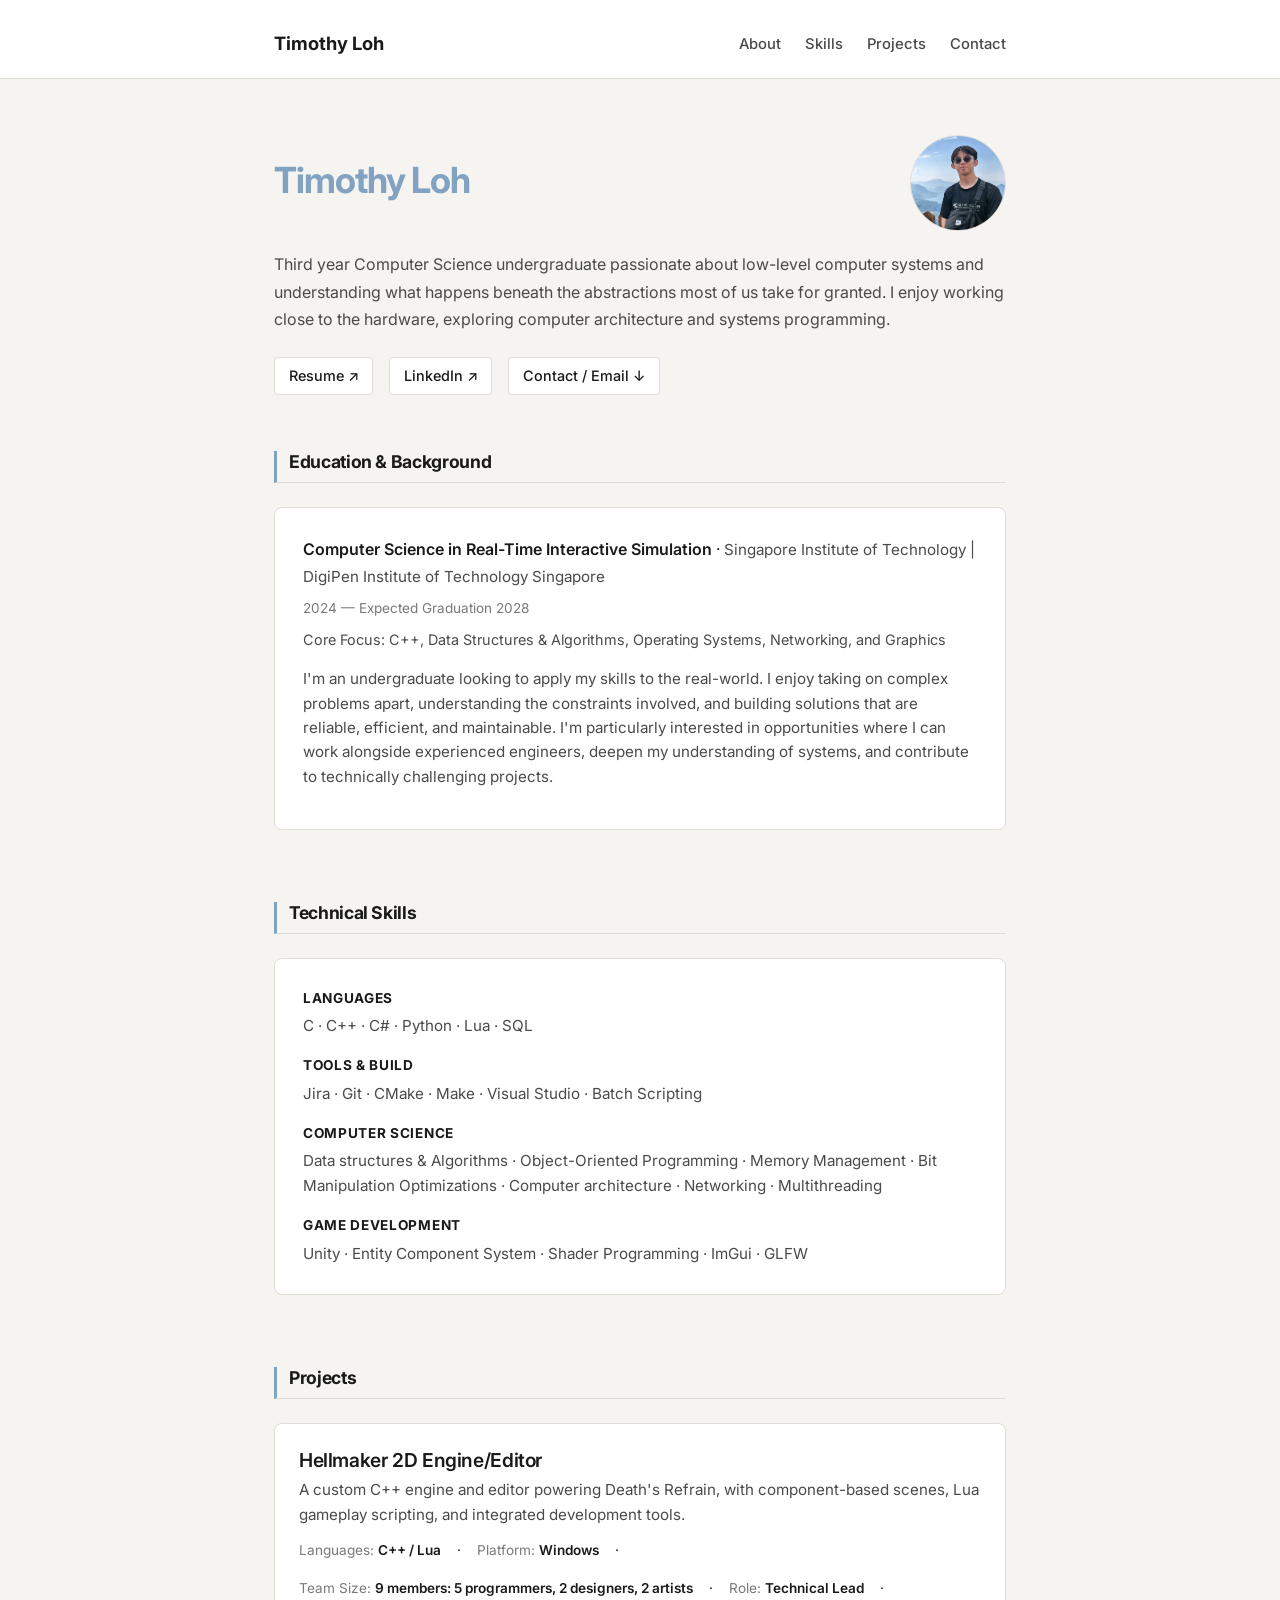
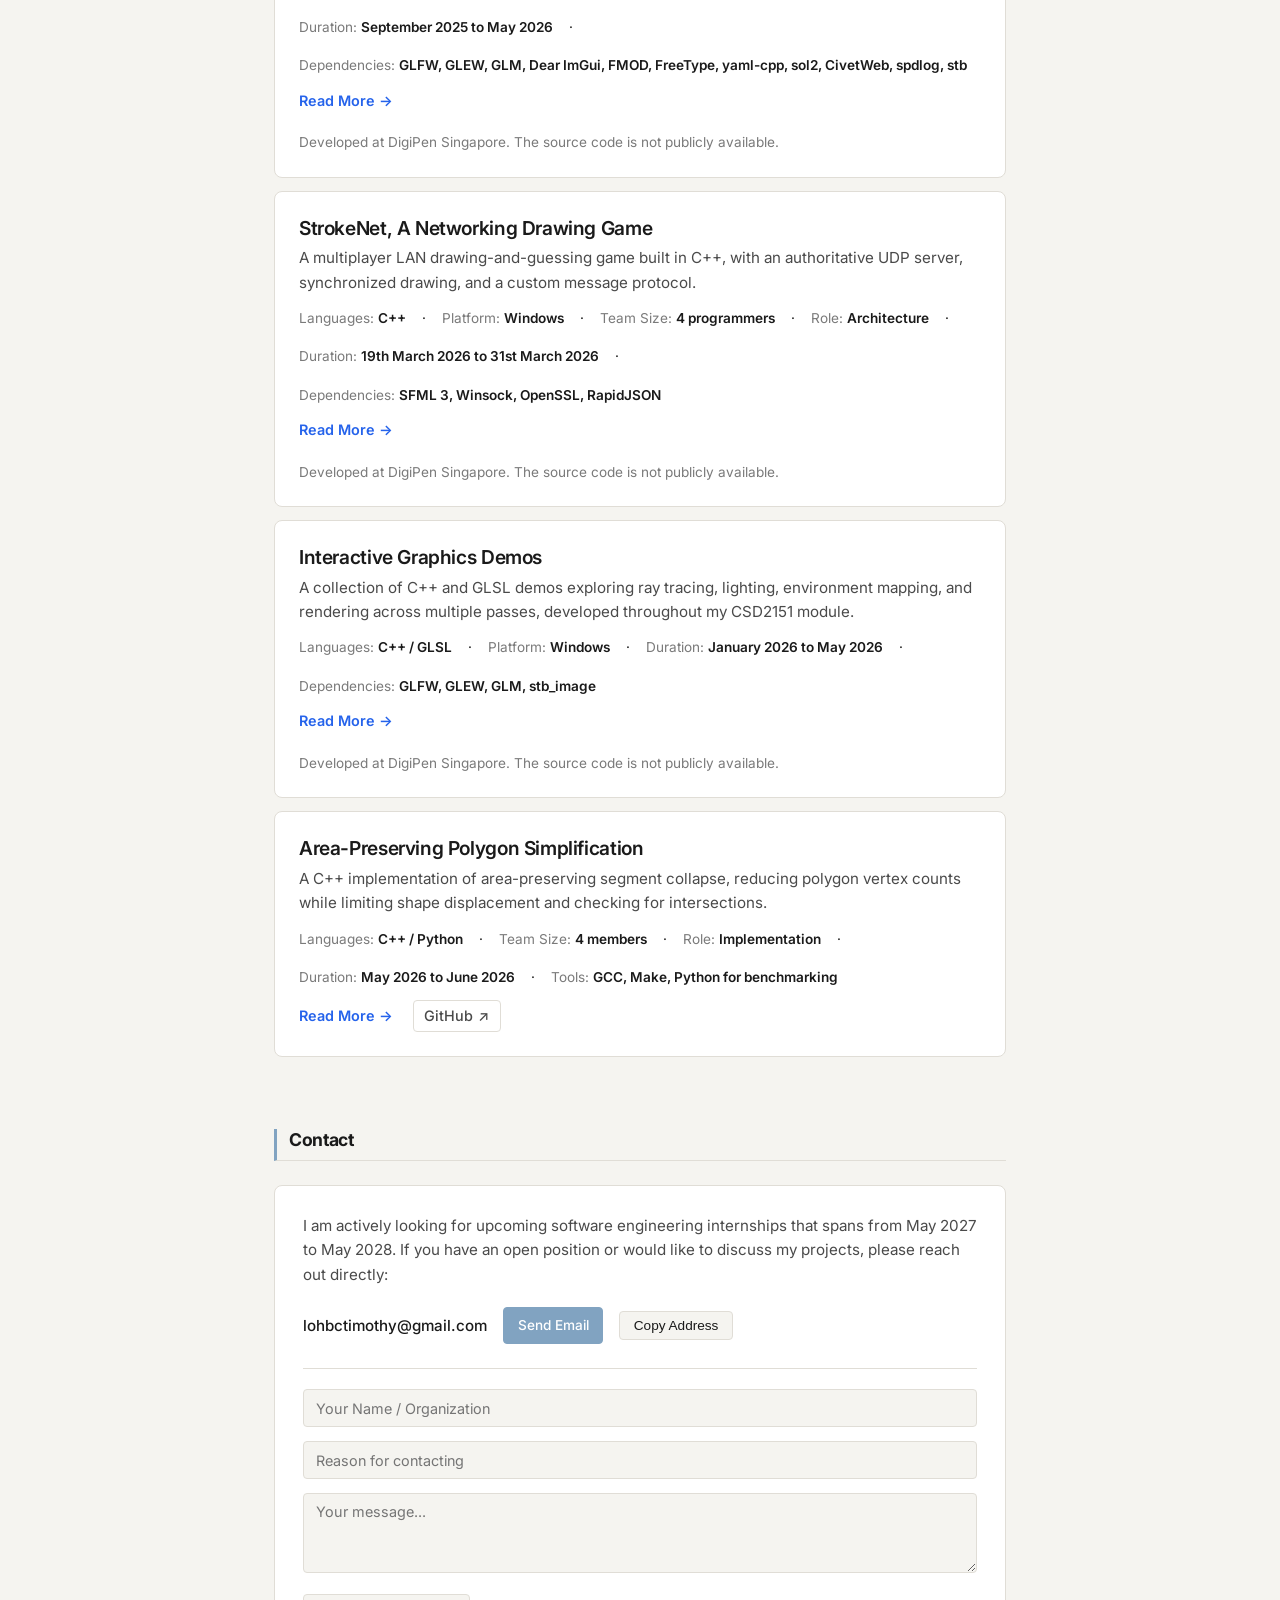
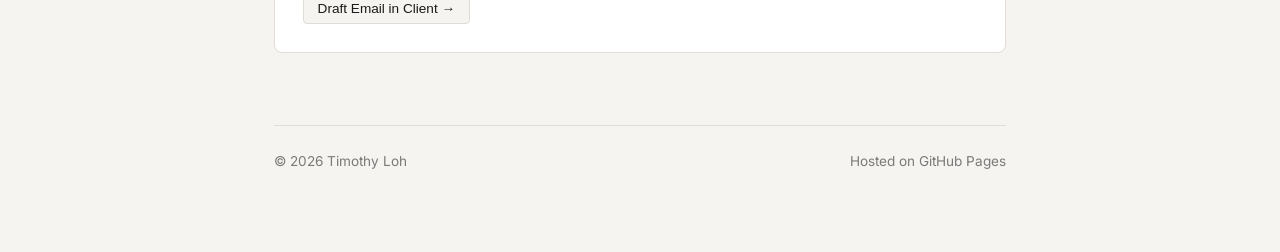
==== commit 1702b9e8: "added full name to digipen" ====
--- a/index.html
+++ b/index.html
@@ -37,7 +37,6 @@
       <div class="hero-header-row">
         <div class="hero-text-col">
           <h1 class="hero-name" id="hero-name">Timothy Loh</h1>
-          <p class="hero-role" id="hero-role">Final-Year Computer Science Undergraduate</p>
         </div>
         <div class="hero-photo-wrapper">
           <div class="hero-photo-container" id="hero-photo-box">
--- a/css/style.css
+++ b/css/style.css
@@ -319,8 +319,8 @@
 
 .skill-cat {
   font-size: 0.85rem;
-  font-weight: 600;
-  color: var(--text-muted);
+  font-weight: 700;
+  color: var(--text-primary);
   text-transform: uppercase;
   letter-spacing: 0.05em;
 }
@@ -628,13 +628,119 @@
 }
 
 @media (max-width: 600px) {
+  body {
+    padding-bottom: 2rem;
+  }
+  .container {
+    padding-left: 1rem;
+    padding-right: 1rem;
+  }
+  .header {
+    padding: 0.85rem 0;
+    margin-bottom: 1.75rem;
+  }
+  .nav-row {
+    flex-wrap: wrap;
+    gap: 0.5rem;
+  }
+  .nav-row nav {
+    width: 100%;
+  }
+  .nav-links {
+    flex-wrap: wrap;
+    gap: 0.25rem 1rem;
+  }
+  .nav-links a {
+    display: inline-flex;
+    align-items: center;
+    min-height: 40px;
+    font-size: 0.85rem;
+  }
+  section,
+  .hero {
+    margin-bottom: 2rem;
+  }
+  .section-title {
+    margin-bottom: 0.85rem;
+    font-size: 1rem;
+  }
+  .hero-header-row {
+    gap: 0.75rem;
+    margin-bottom: 0.75rem;
+  }
+  .hero-text-col {
+    min-width: 0;
+  }
+  .hero-photo-container {
+    width: 64px;
+    height: 64px;
+  }
   .hero-name {
-    font-size: 1.85rem;
-  }
-  .nav-links {
-    gap: 1rem;
+    font-size: 1.65rem;
+  }
+  .hero-role {
+    font-size: 0.95rem;
+    line-height: 1.45;
+    margin-bottom: 0;
+  }
+  .hero-bio {
+    font-size: 0.95rem;
+    line-height: 1.6;
+    margin-bottom: 1rem;
+  }
+  .hero-links {
+    gap: 0.5rem;
+  }
+  .link-pill,
+  .btn-simple {
+    min-height: 44px;
+    justify-content: center;
+  }
+  .section-card,
+  .contact-section-inner,
+  .project-item {
+    padding: 1rem;
+  }
+  .project-top-row {
+    flex-wrap: wrap;
+    gap: 0.25rem;
+  }
+  .project-heading {
+    font-size: 1.05rem;
+    overflow-wrap: anywhere;
+  }
+  .project-metrics-simple {
+    gap: 0.35rem;
+    line-height: 1.5;
+    overflow-wrap: anywhere;
+  }
+  .project-actions-row {
+    gap: 0.75rem;
+  }
+  .action-case-study {
+    display: inline-flex;
+    align-items: center;
+    min-height: 44px;
+  }
+  .direct-email {
+    flex-basis: 100%;
+    overflow-wrap: anywhere;
+  }
+  .contact-row {
+    gap: 0.5rem;
+    margin-bottom: 1rem;
+  }
+  .input-simple,
+  .textarea-simple {
+    font-size: 16px;
+  }
+  .toast {
+    left: 1rem;
+    right: 1rem;
+    bottom: 1rem;
   }
   .footer {
+    margin-top: 2rem;
     flex-direction: column;
     gap: 0.5rem;
     align-items: flex-start;
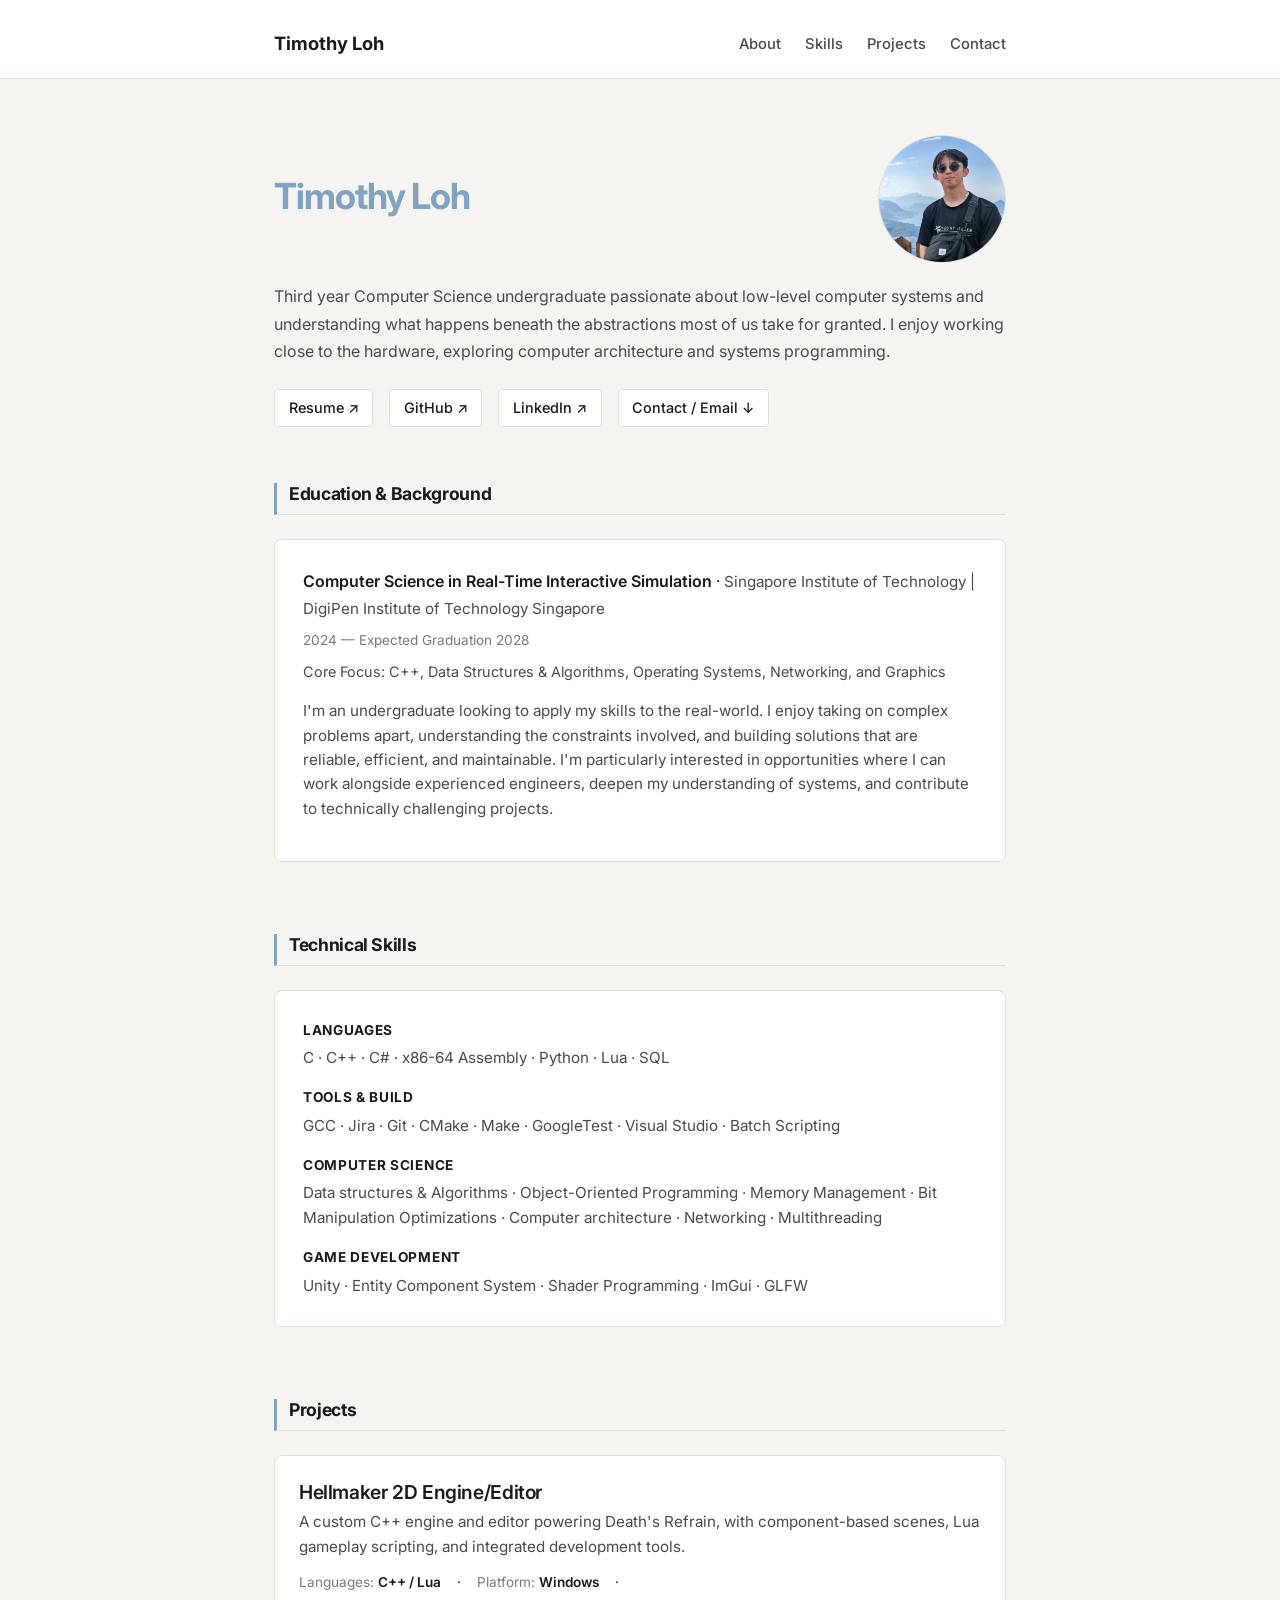
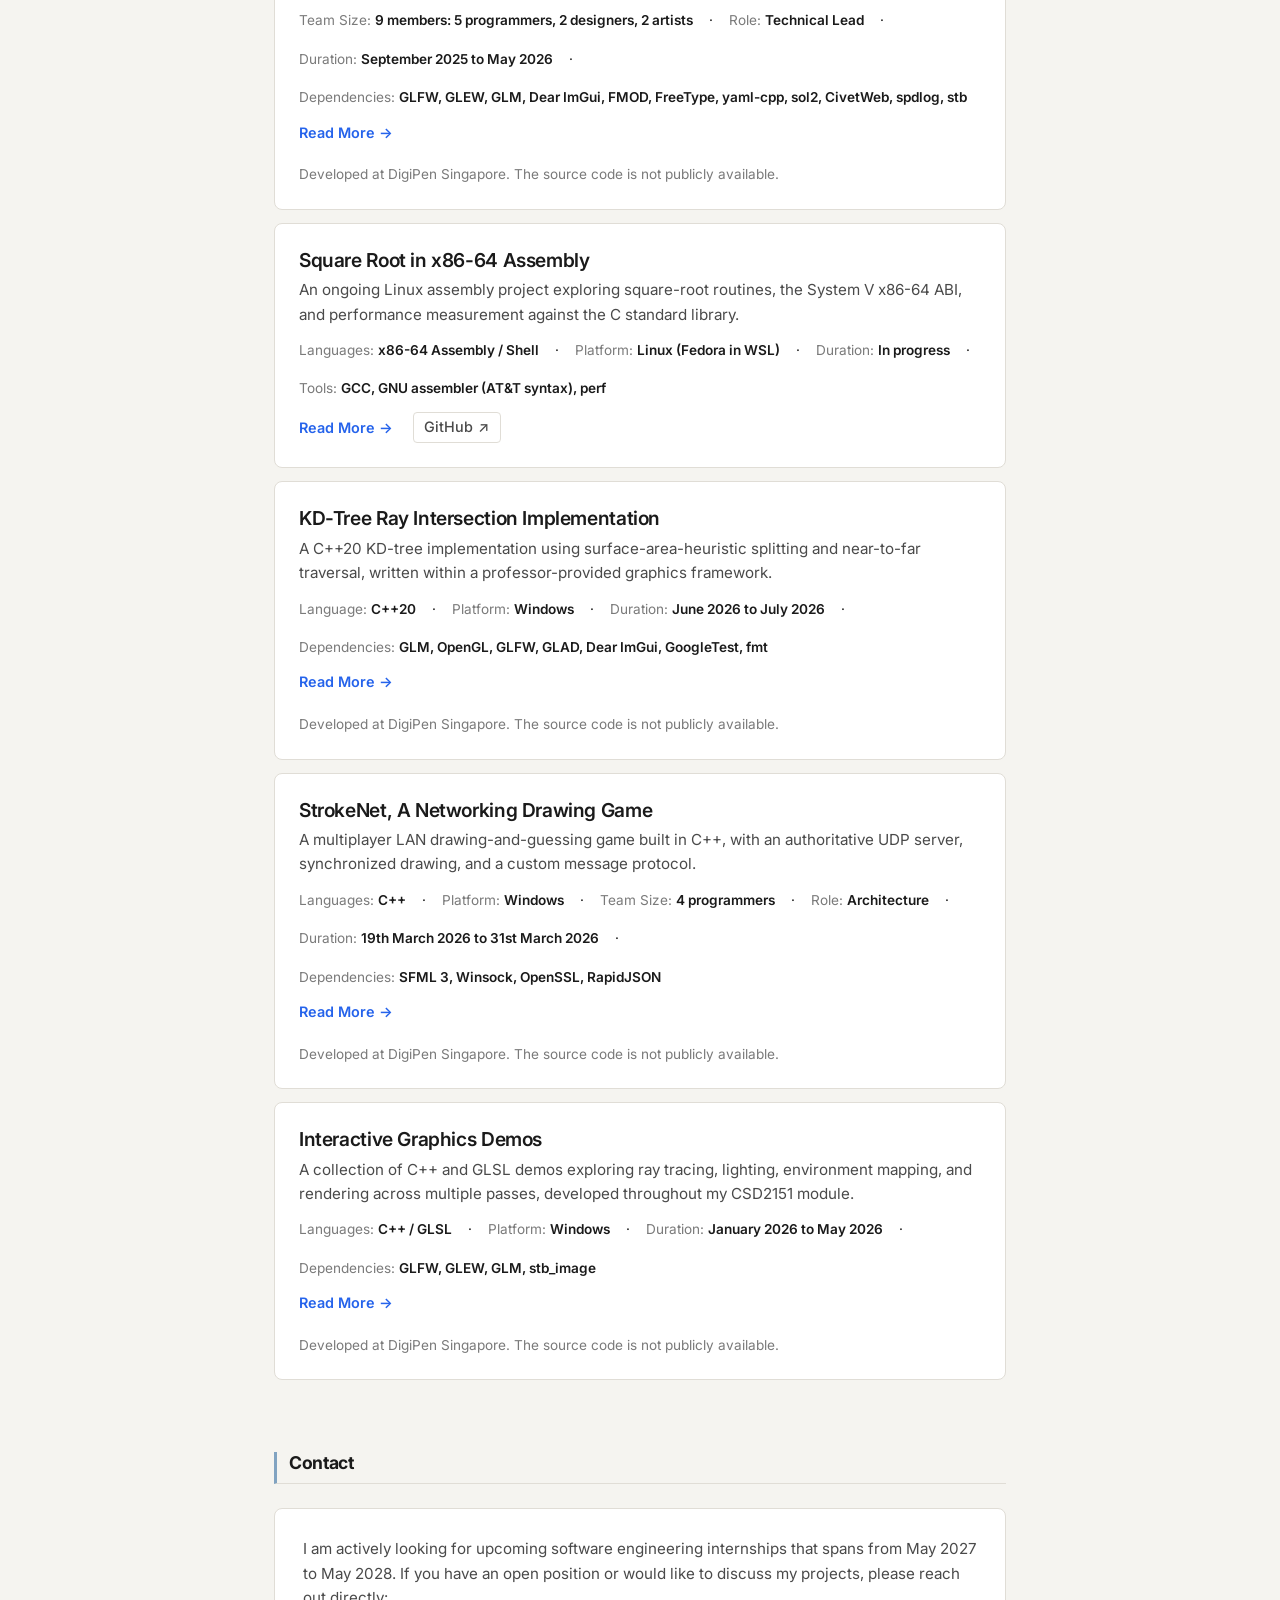
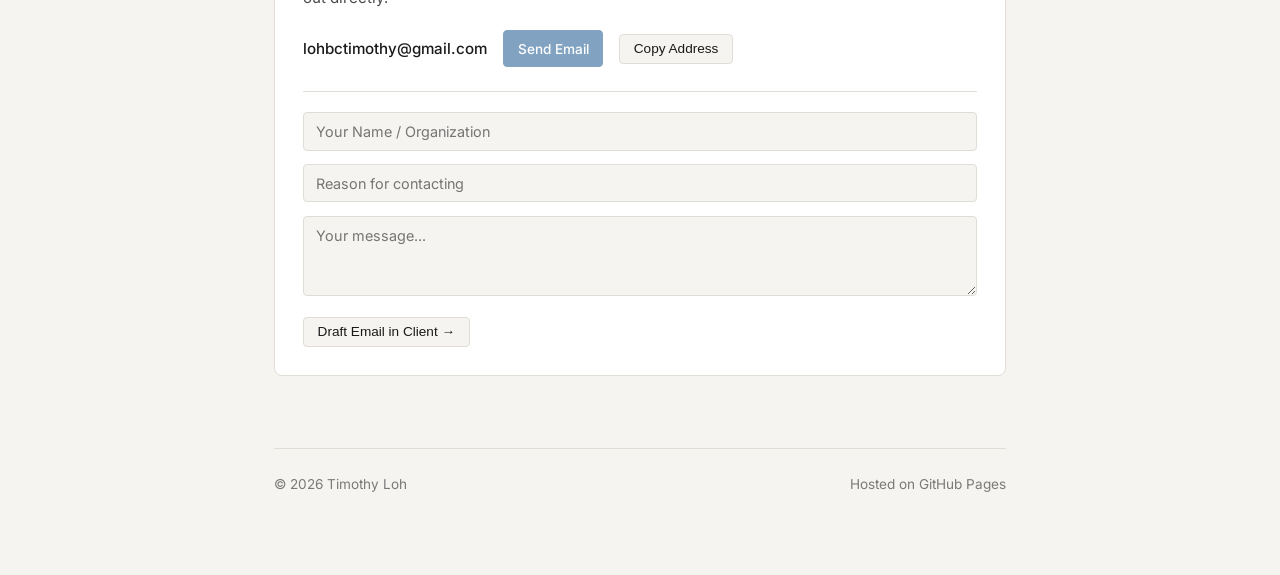
==== commit 7f19f36b: "update" ====
--- a/index.html
+++ b/index.html
@@ -57,9 +57,9 @@
         <a id="hero-resume-link" href="./assets/Resume_Loh_Boon_Cheong_Timothy.pdf" target="_blank" rel="noopener noreferrer" class="link-pill">
           Resume ↗
         </a>
-        <!-- <a id="hero-github-link" href="https://github.com/Timothy-Loh-bc" target="_blank" rel="noopener noreferrer" class="link-pill"> -->
-          <!-- GitHub ↗ -->
-        <!-- </a> -->
+        <a id="hero-github-link" href="https://github.com/Timothy-Loh-bc" target="_blank" rel="noopener noreferrer" class="link-pill">
+          GitHub ↗
+        </a>
         <a id="hero-linkedin-link" href="https://www.linkedin.com/in/timothyloh2001/" target="_blank" rel="noopener noreferrer" class="link-pill">
           LinkedIn ↗
         </a>
--- a/css/style.css
+++ b/css/style.css
@@ -182,8 +182,8 @@
 }
 
 .hero-photo-container {
-  width: 96px;
-  height: 96px;
+  width: 128px;
+  height: 128px;
   border-radius: 50%;
   border: 1px solid var(--border-color);
   background: var(--bg-secondary);
@@ -672,8 +672,8 @@
     min-width: 0;
   }
   .hero-photo-container {
-    width: 64px;
-    height: 64px;
+    width: 80px;
+    height: 80px;
   }
   .hero-name {
     font-size: 1.65rem;
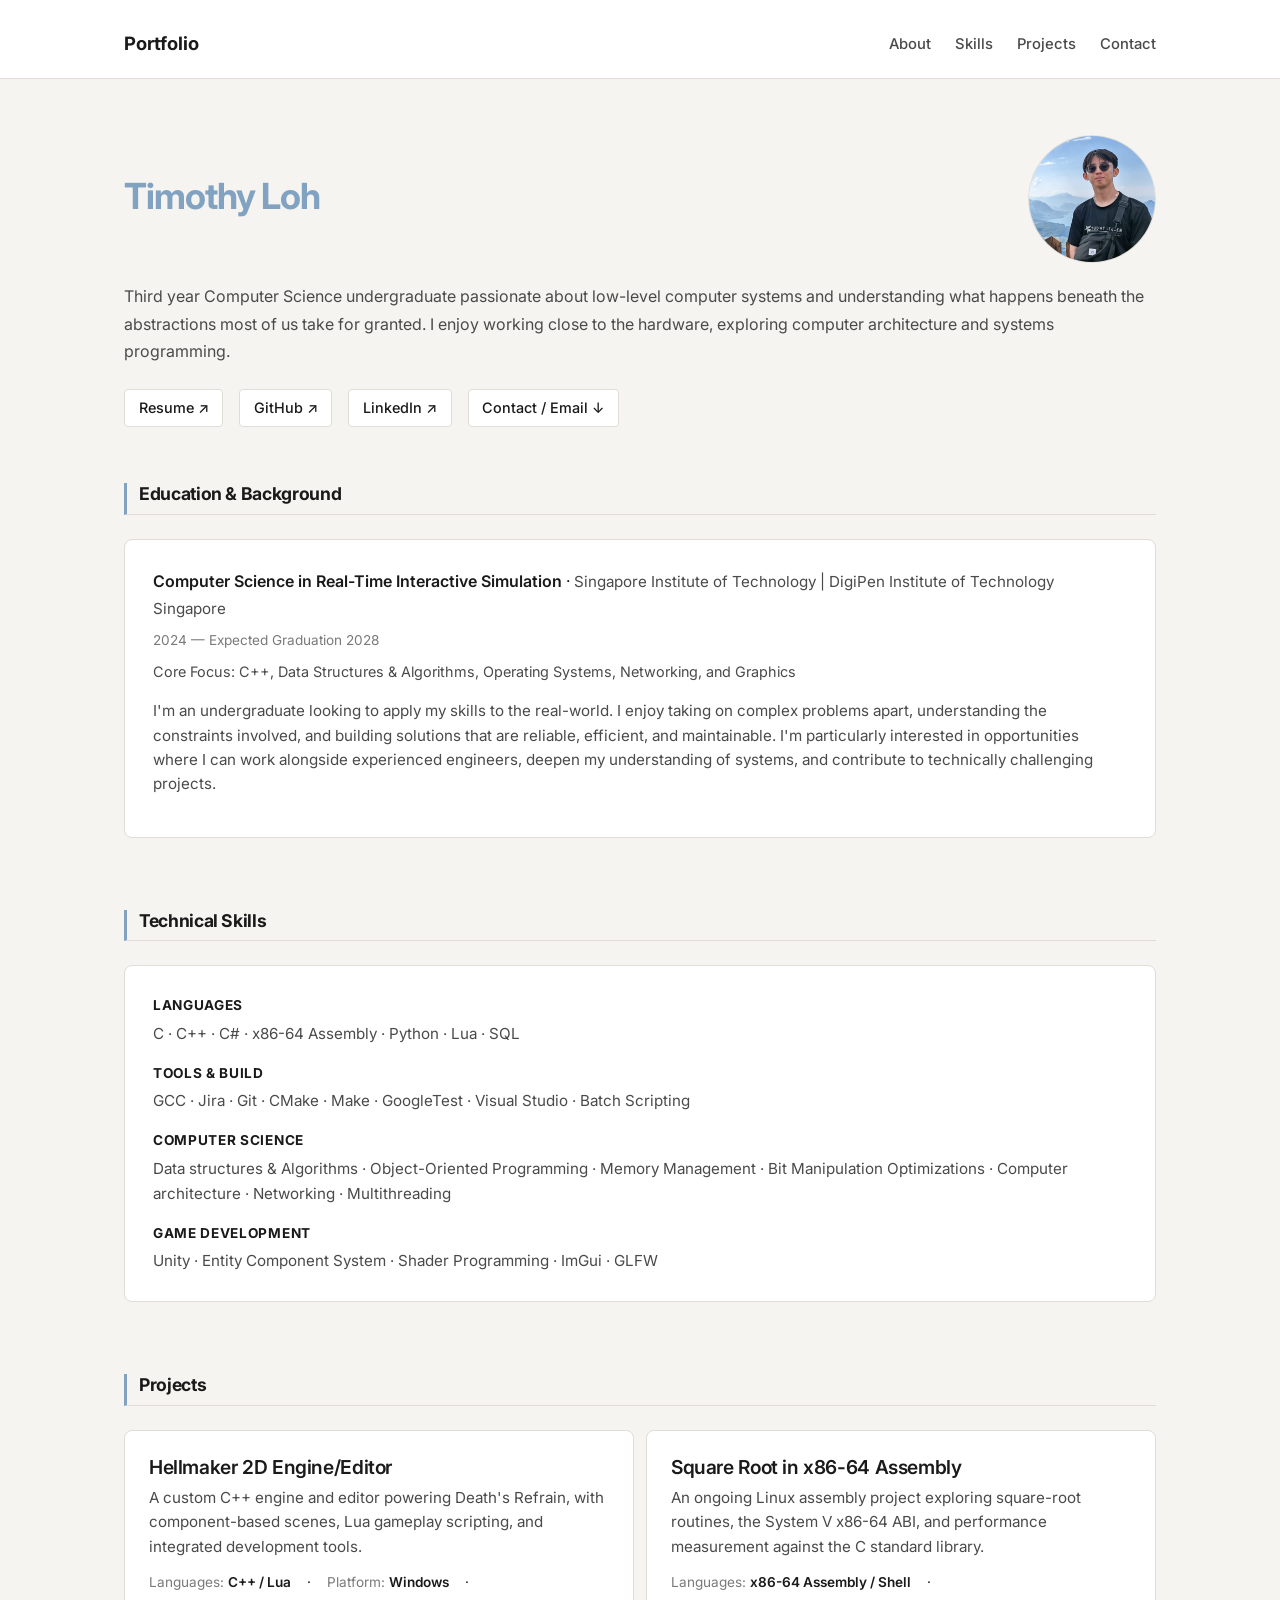
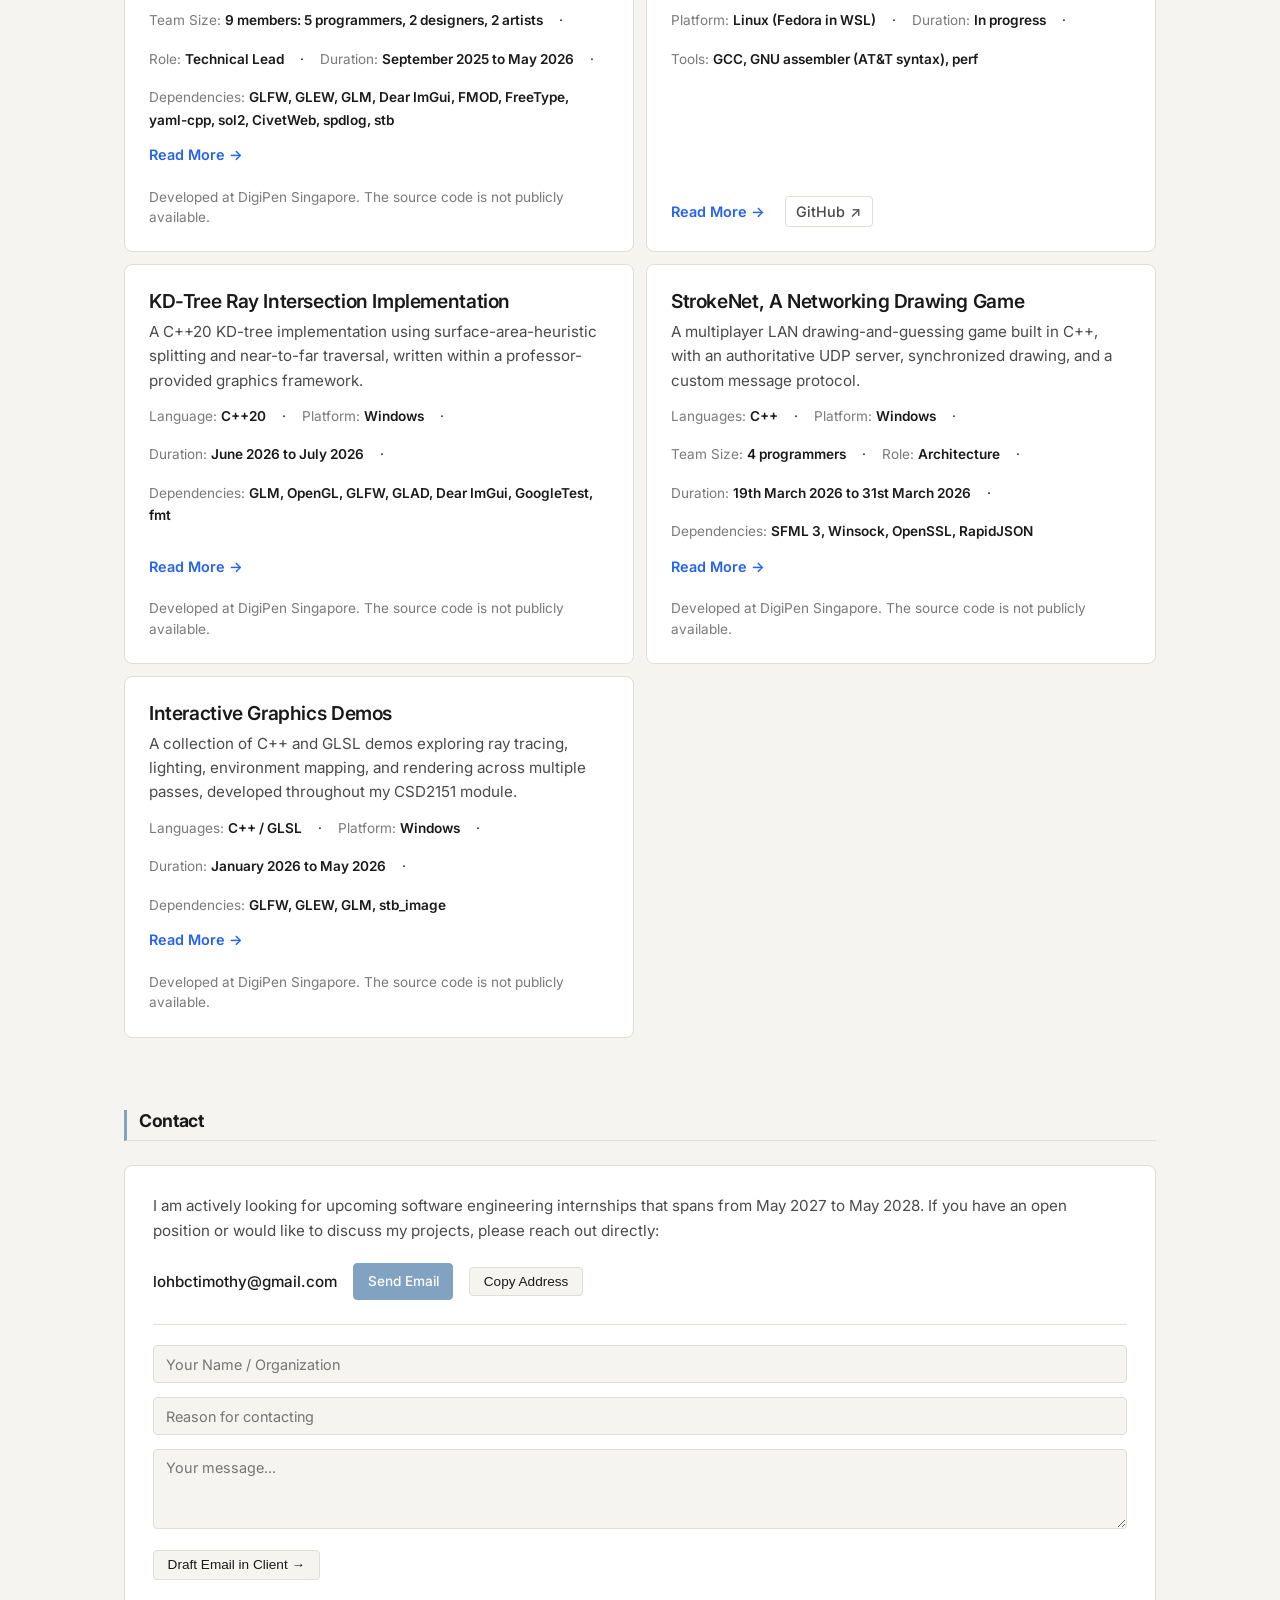
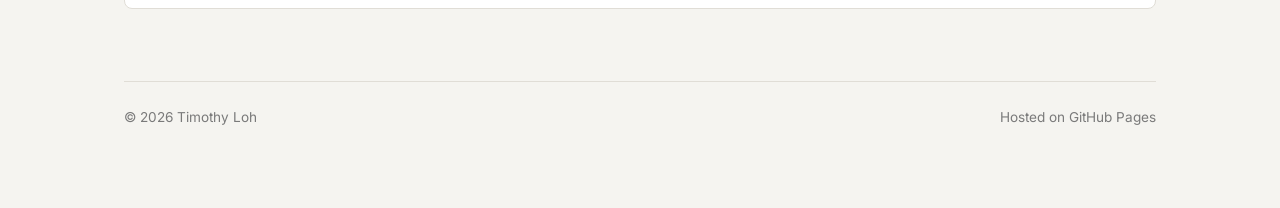
==== commit 234f5a2d: "update" ====
--- a/index.html
+++ b/index.html
@@ -19,7 +19,7 @@
   <!-- Top Navigation -->
   <header class="header">
     <div class="container nav-row">
-      <a href="#intro" class="brand-name">Timothy Loh</a>
+      <a href="#intro" class="brand-name">Portfolio</a>
       <nav>
         <ul class="nav-links">
           <li><a href="#about">About</a></li>
--- a/css/style.css
+++ b/css/style.css
@@ -21,7 +21,7 @@
 
   --font-sans: 'Inter', -apple-system, BlinkMacSystemFont, 'Segoe UI', Roboto, Helvetica, Arial, sans-serif;
 
-  --max-width: 780px;
+  --max-width: 1080px;
   --radius-sm: 4px;
   --radius-md: 8px;
   --radius-lg: 12px;
@@ -627,6 +627,24 @@
   z-index: 1000;
 }
 
+@media (min-width: 760px) {
+  .project-list {
+    display: grid;
+    grid-template-columns: repeat(2, minmax(0, 1fr));
+    gap: 0.75rem;
+  }
+
+  .project-item {
+    display: flex;
+    flex-direction: column;
+    margin-bottom: 0;
+  }
+
+  .project-actions-row {
+    margin-top: auto;
+  }
+}
+
 @media (max-width: 600px) {
   body {
     padding-bottom: 2rem;
